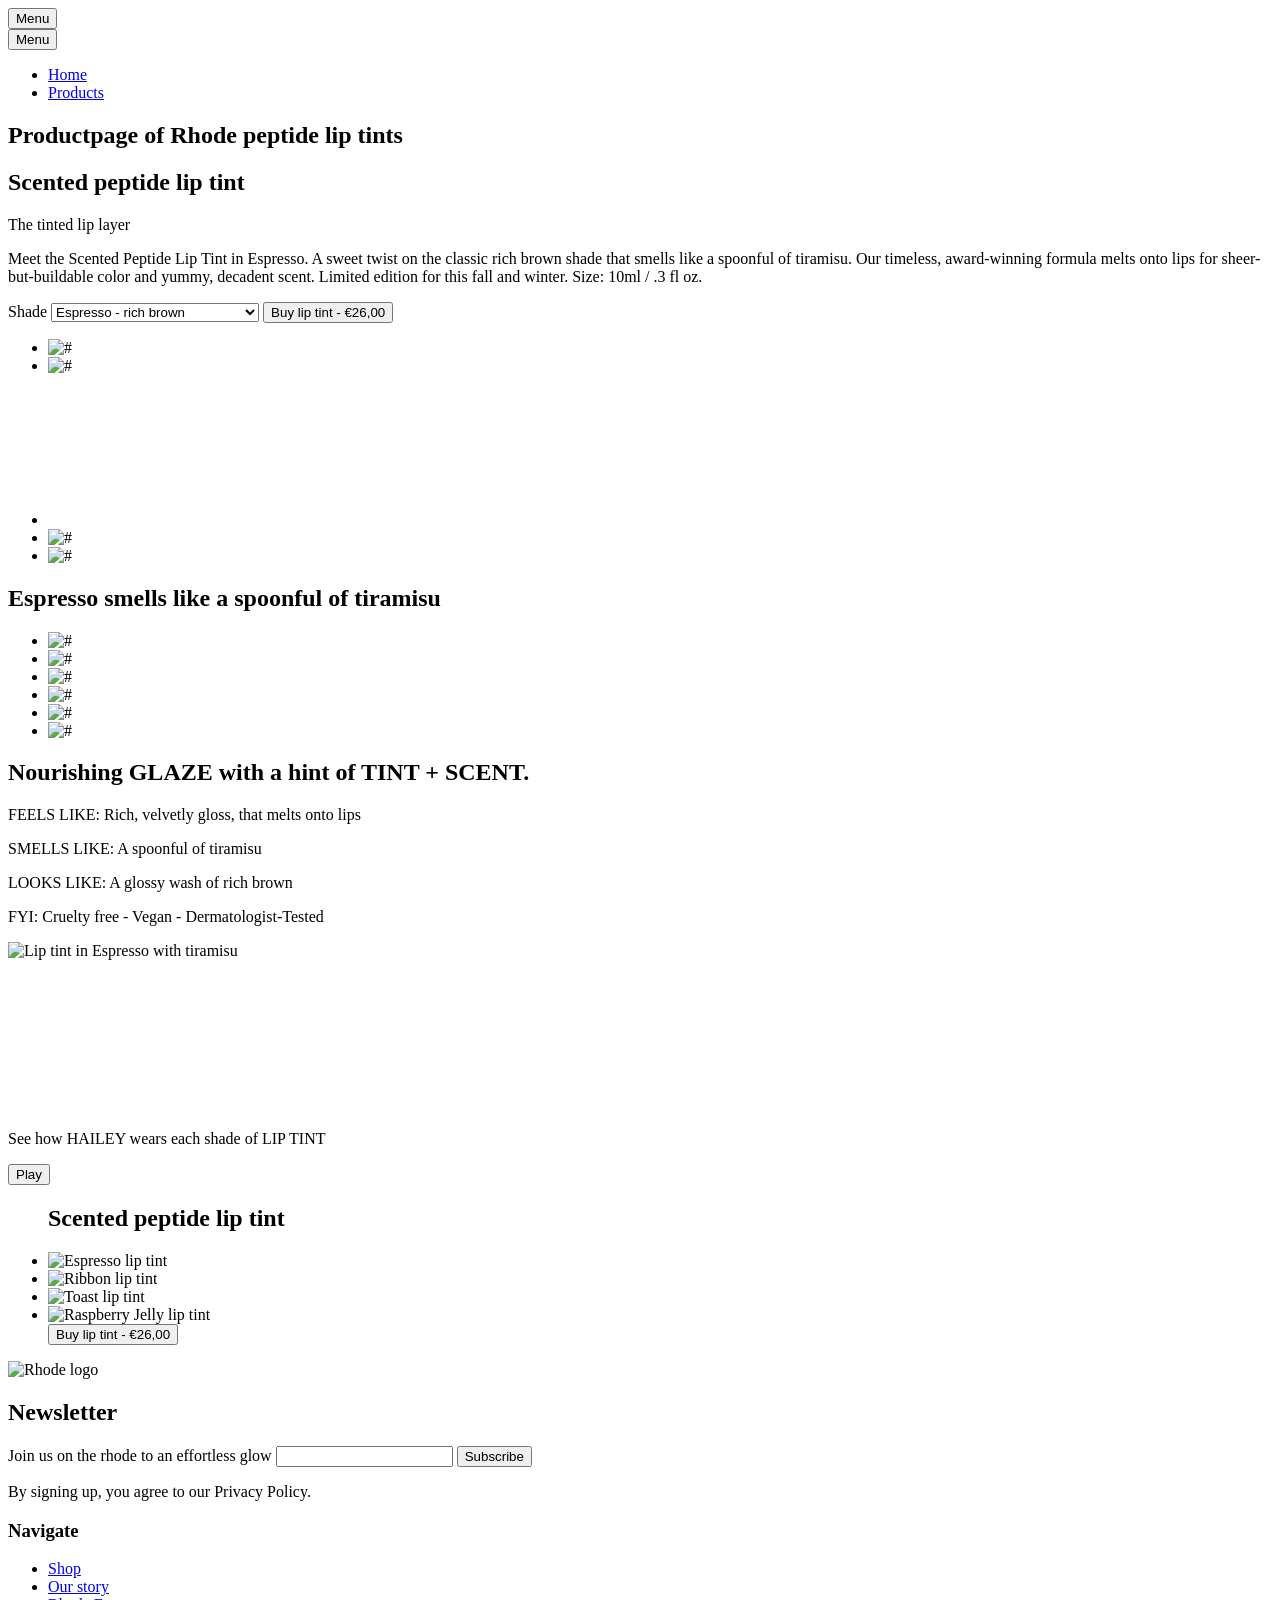
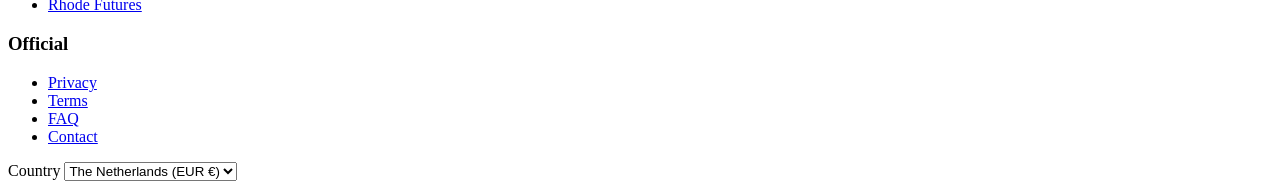
==== products.html @ 54668e0a "Add files via upload" ====
<!DOCTYPE html>
<html lang="en">

<head>
    <meta charset="UTF-8">
    <meta name="viewport" content="width=device-width, initial-scale=1.0">
    <title>Products</title>
    <link rel="stylesheet" href="style.css">
</head>

<body class="products">
    <header>
        <!-- De open button -->
        <button aria-hidden="true">Menu</button>
        <nav>
            <!-- De sluit button -->
            <button aria-hidden="true">Menu</button>
            <ul>
                <li><a href="index.html">Home</a></li>
                <li><a href="products.html">Products</a></li>
            </ul>
        </nav>
    </header>

    <main>
        <section>
            <!-- visually hidden -->
            <h1>Productpage of Rhode peptide lip tints</h1>
            <section>
                <h2>Scented peptide lip tint</h2>
                <p>The tinted lip layer</p>
                <p>Meet the Scented Peptide Lip Tint in Espresso. A sweet twist on the classic rich brown shade that
                    smells like a spoonful of tiramisu. Our timeless, award-winning formula melts onto lips for
                    sheer-but-buildable color and yummy, decadent scent. Limited edition for this fall and winter. Size:
                    10ml / .3 fl oz. </p>

                <label for="shade">Shade</label>
                <select name="shade">
                    <option value="espresso">Espresso - rich brown</option>
                    <option value="ribbon">Ribbon - sheer pink</option>
                    <option value="toast">Toast - rose taupe</option>
                    <option value="raspberry-jelly">Raspberry Jelly - crushed berry</option>
                </select>

                <button>Buy lip tint - €26,00</button>
            </section>
            <!-- Hier nog ALT tekst -->
            <ul>
                <li><img src="images/7-espr1.jpg" alt="#"></li>
                <li><img src="images/7-espr2.jpg" alt="#"></li>
                <li><video autoplay muted loop playsinline></videoautoplay>
                        <source src="images/7-espr3.mp4" type="video/mp4">
                    </video>
                </li>
                <li><img src="images/7-espr4.jpg" alt="#"></li>
                <li><img src="images/7-espr5.jpg" alt="#"></li>
            </ul>
        </section>


        <section>
            <h2>Espresso smells like a spoonful of tiramisu</h2>
            <ul>
                <!-- ALT tekst later toevoegen -->
                <li><img src="images/9-espr.jpg" alt="#"></li>
                <li><img src="images/9-esprmirror.jpg" alt="#"></li>
                <li><img src="images/9-esprlips.jpg" alt="#"></li>
                <li><img src="images/9-esprtint.jpg" alt="#"></li>
                <li><img src="images/9-esprhailey.jpg" alt="#"></li>
                <li><img src="images/9-esprcase.jpg" alt="#"></li>
            </ul>
        </section>

        <section>
            <h2>Nourishing GLAZE with a hint of TINT + SCENT.</h2>
            <p>FEELS LIKE: Rich, velvetly gloss, that melts onto lips</p>
            <p>SMELLS LIKE: A spoonful of tiramisu</p>
            <p>LOOKS LIKE: A glossy wash of rich brown</p>
            <p>FYI: Cruelty free - Vegan - Dermatologist-Tested</p>
            <img src="images/10-tiramisu.jpg" alt="Lip tint in Espresso with tiramisu">
        </section>

        <section>
            <video src="images/11-haileyswatching.mov" type="video/mov"></video>
            <p>See how HAILEY wears each shade of LIP TINT</p>
            <button>Play</button>
        </section>

        <!-- Nav kleuren -->
        <nav>
            <ul>
                <h2>Scented peptide lip tint</h2>
                <!-- Afbeeldingen nog toevoegen -->
                <li><img src="images/8-colorespresso.png" alt="Espresso lip tint"></li>
                <li><img src="images/8-colorribbon.png" alt="Ribbon lip tint"></li>
                <li><img src="images/8-colortoast.png" alt="Toast lip tint"></li>
                <li><img src="images/8-colorrasp.png" alt="Raspberry Jelly lip tint"></li>
                <button>Buy lip tint - €26,00</button>
            </ul>
        </nav>
    </main>

    <footer>
        <img src="images/logofooter.png" alt="Rhode logo">

        <section>
            <!-- // Visually hidden maken -->
            <h2>Newsletter</h2>

            <form>
                <label for="join-us">Join us on the rhode to an effortless glow</label>
                <input id="join-us" type="email">
                <button>Subscribe</button>
                <p>By signing up, you agree to our Privacy Policy.</p>
            </form>

            <nav>
                <h3>Navigate</h3>
                <ul>
                    <li><a href="index.html">Shop</a></li>
                    <li><a href="index.html">Our story</a></li>
                    <li><a href="index.html">Rhode Futures</a></li>
                </ul>

                <h3>Official</h3>
                <ul>
                    <li><a href="index.html">Privacy</a></li>
                    <li><a href="index.html">Terms</a></li>
                    <li><a href="index.html">FAQ</a></li>
                    <li><a href="index.html">Contact</a></li>
                </ul>
            </nav>

        </section>

        <label for="country">Country</label>
        <select name="country">
            <option value="nl"> The Netherlands (EUR €)</option>
            <option value="de"> Germany (EUR €)</option>
            <option value="uk"> United Kingdom (GBP £)</option>
            <option value="us"> United States (USD $)</option>
        </select>
    </footer>
<script src="script.js"></script>

</body>

</html>
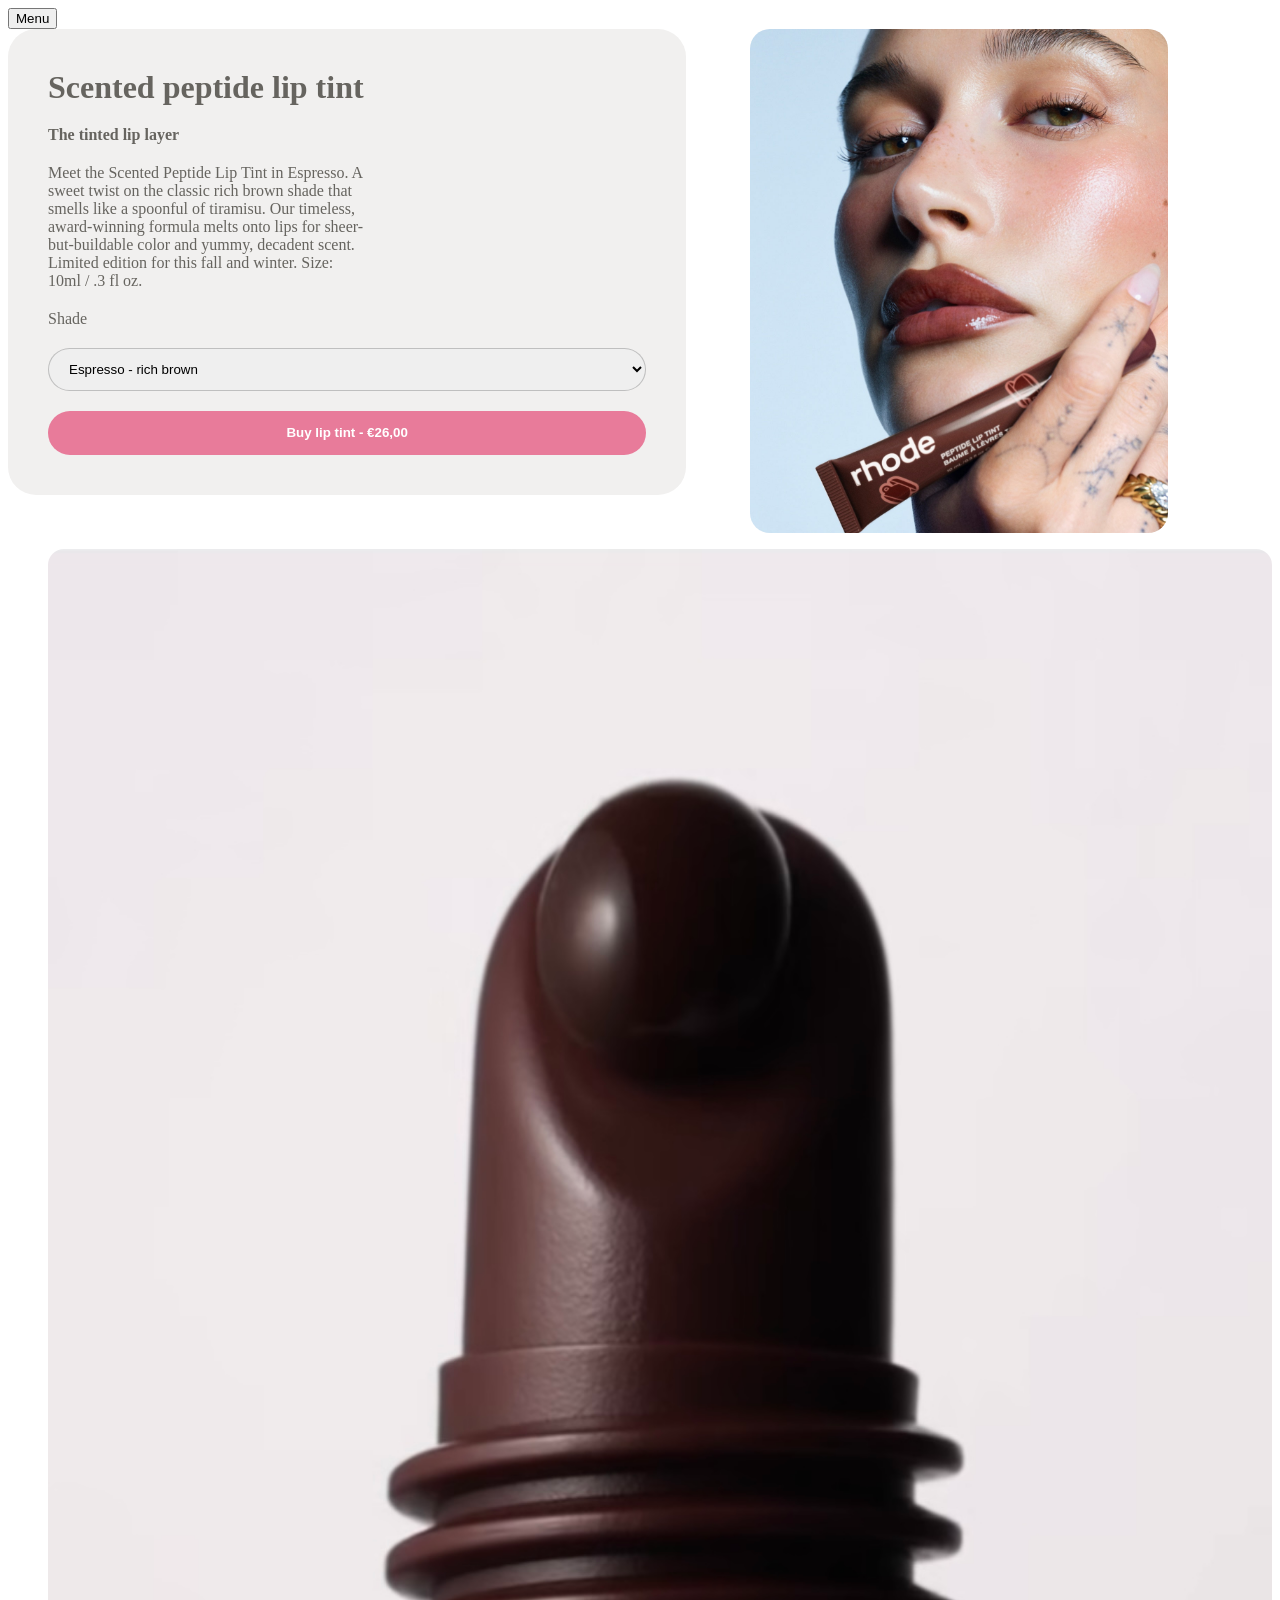
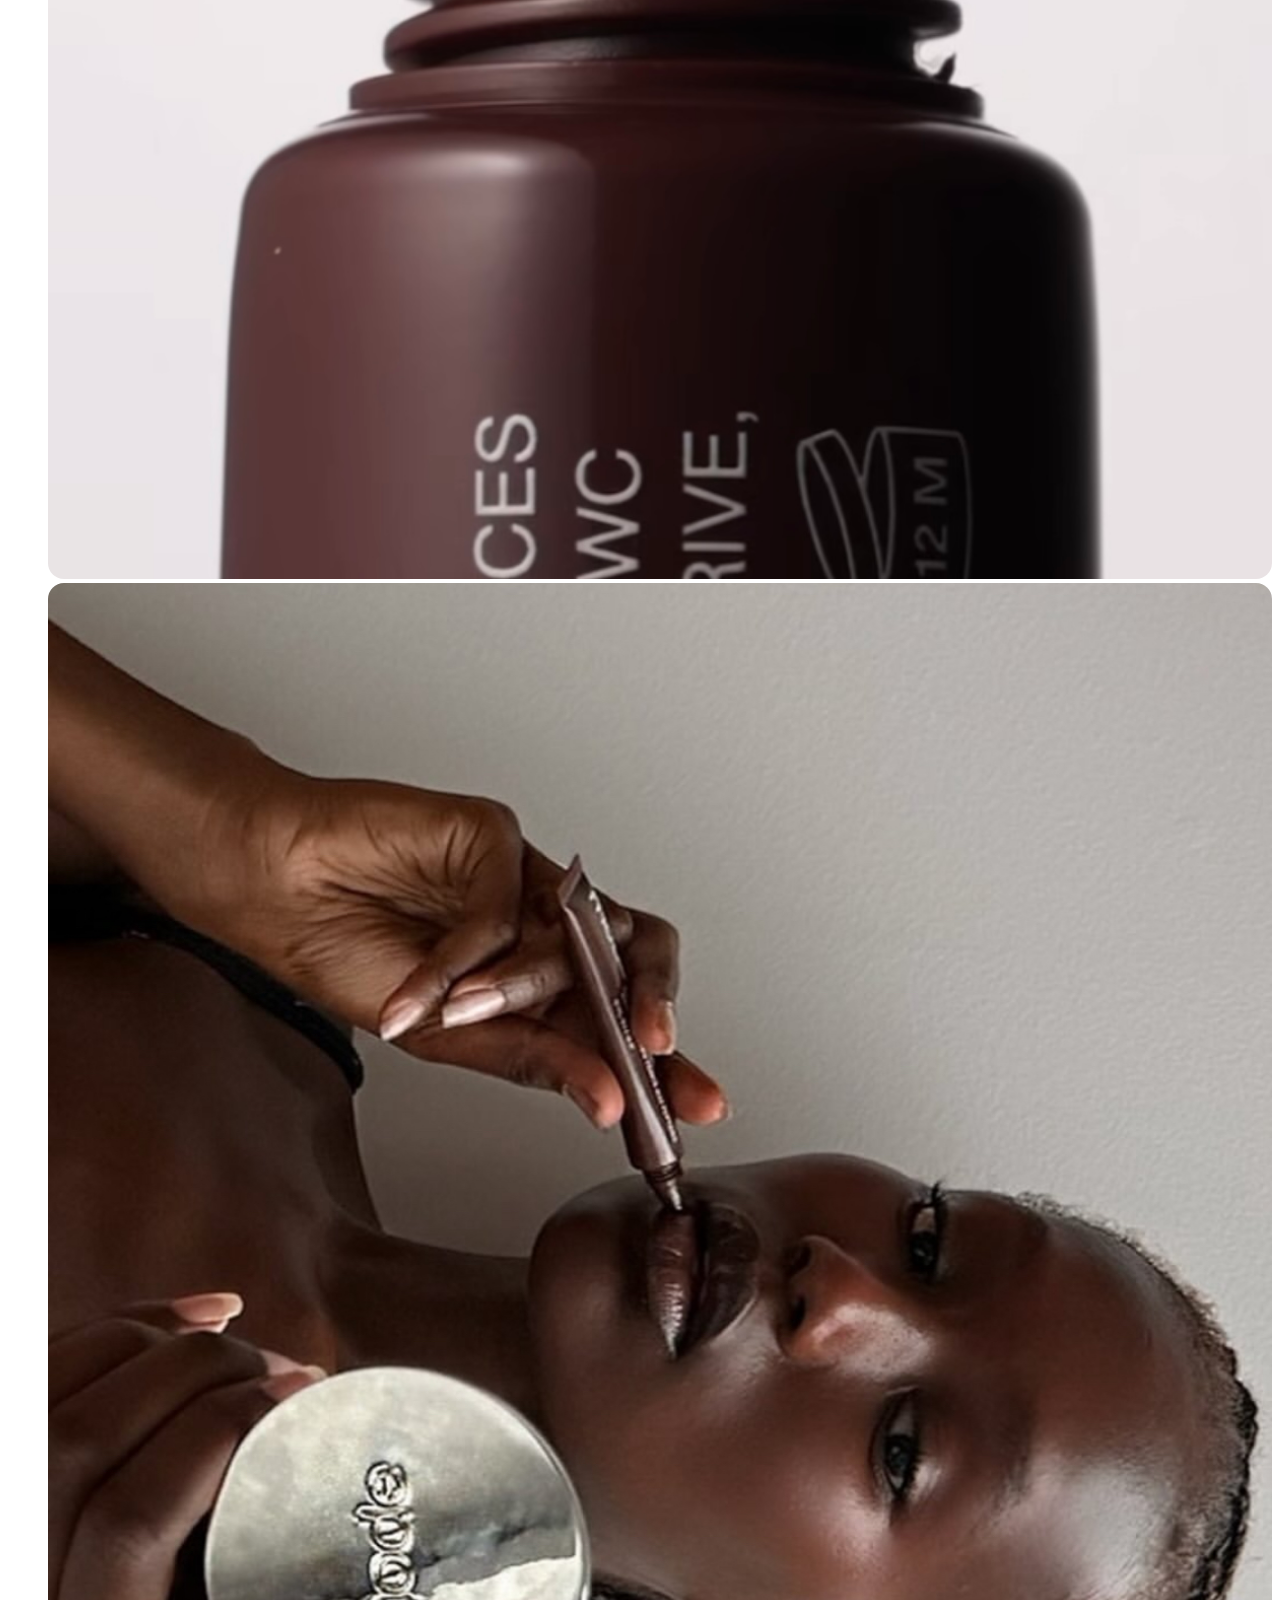
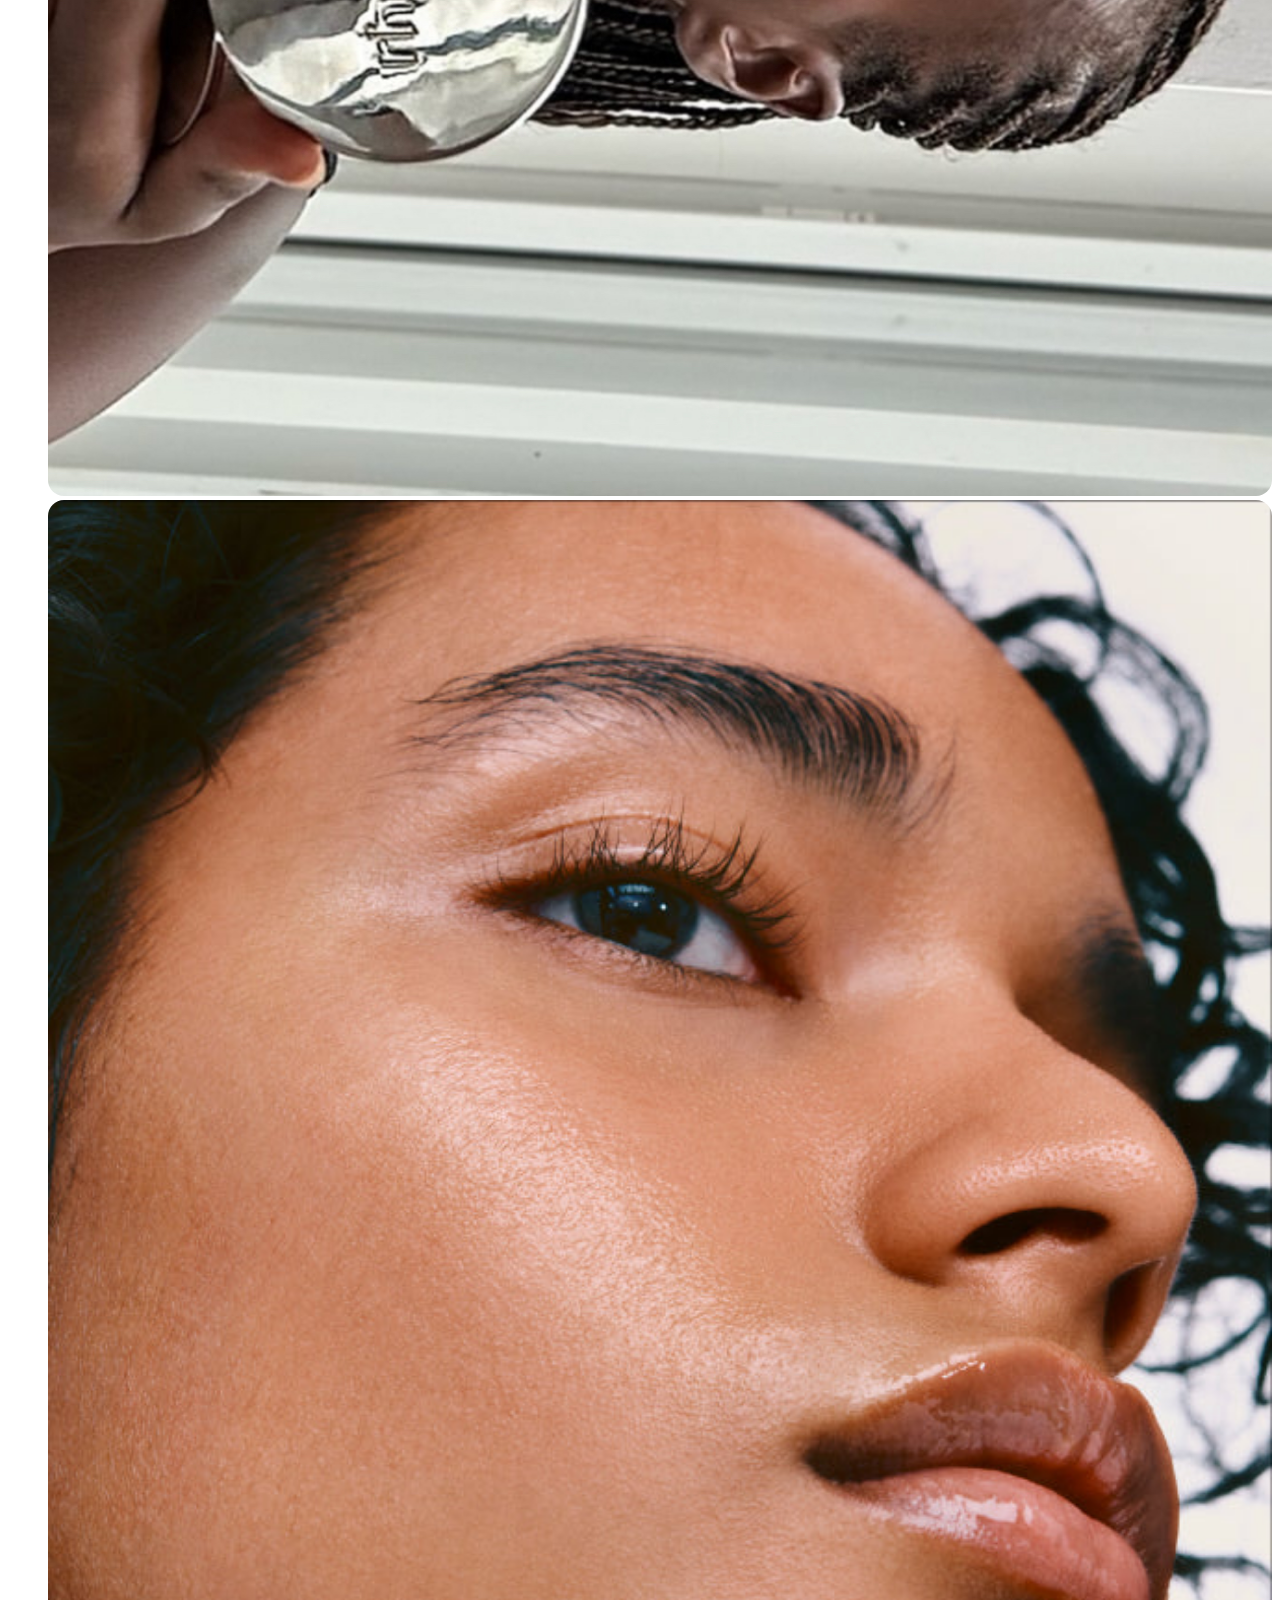
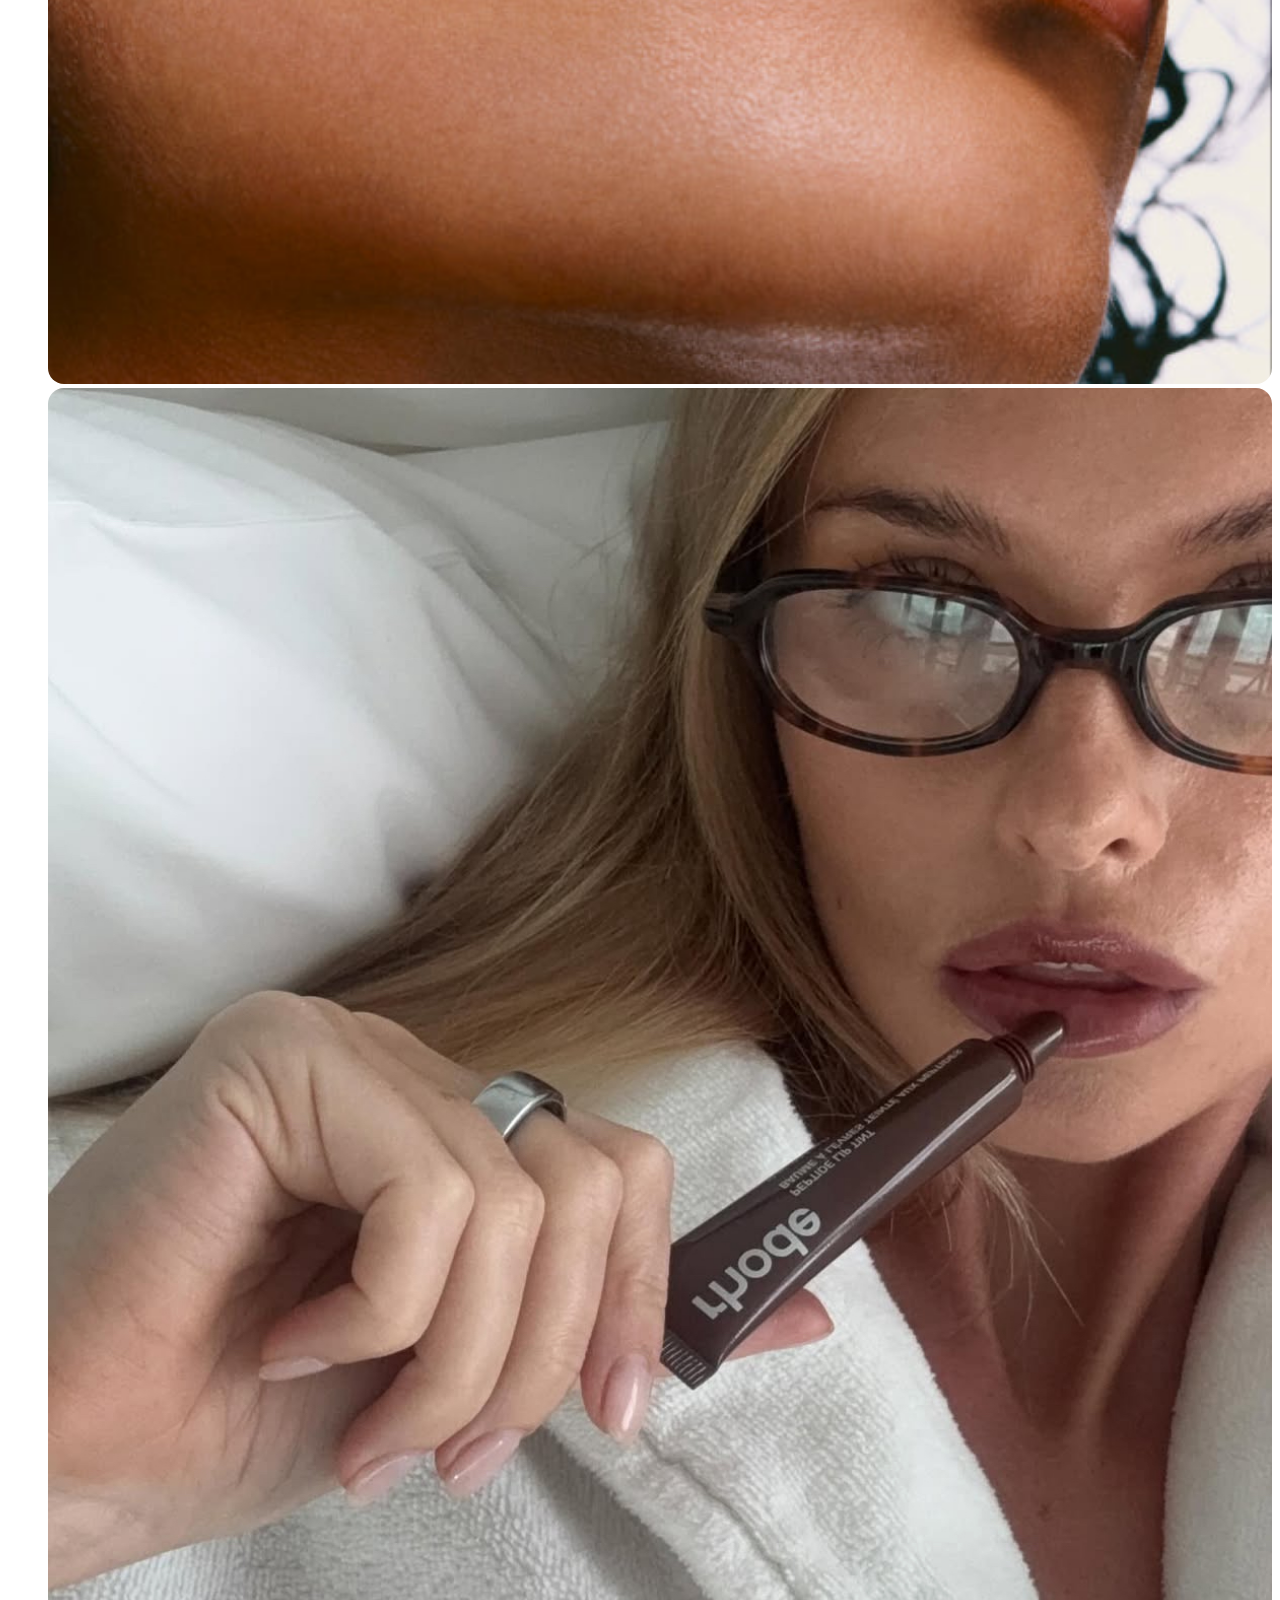
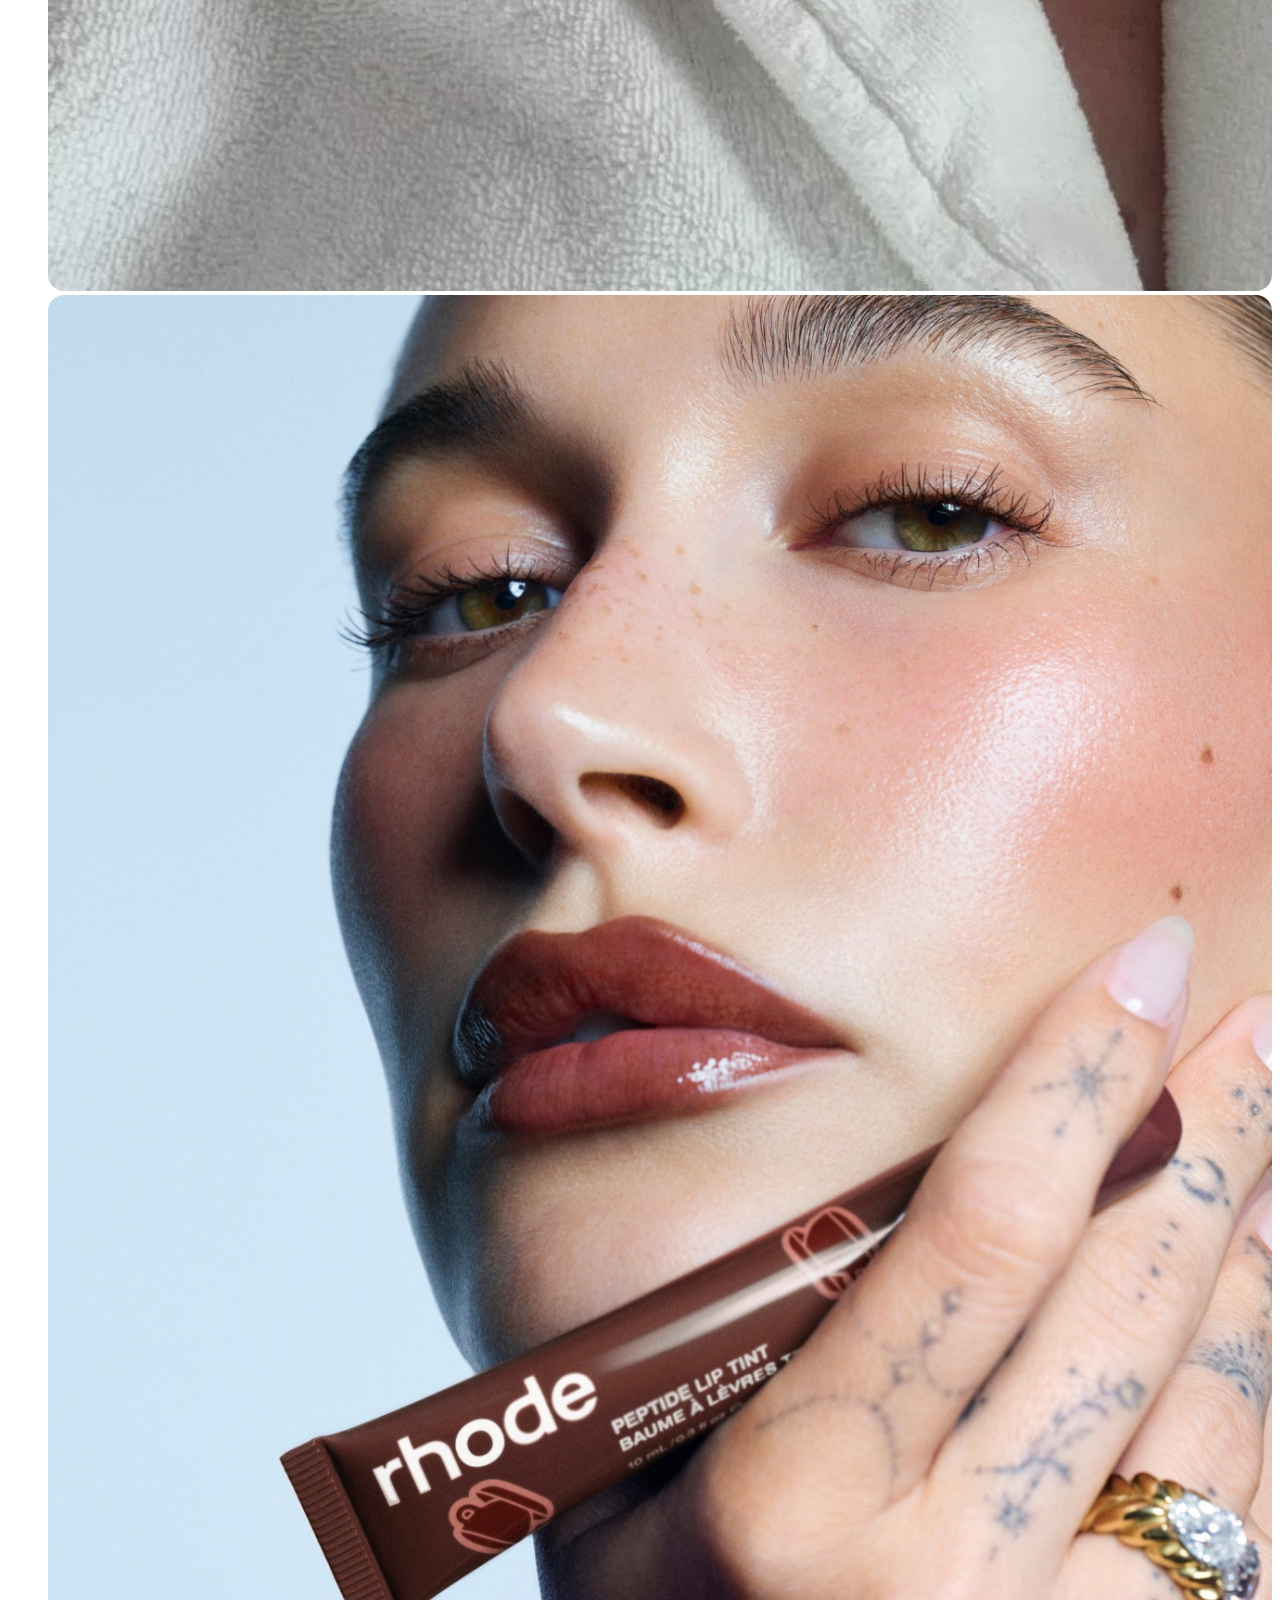
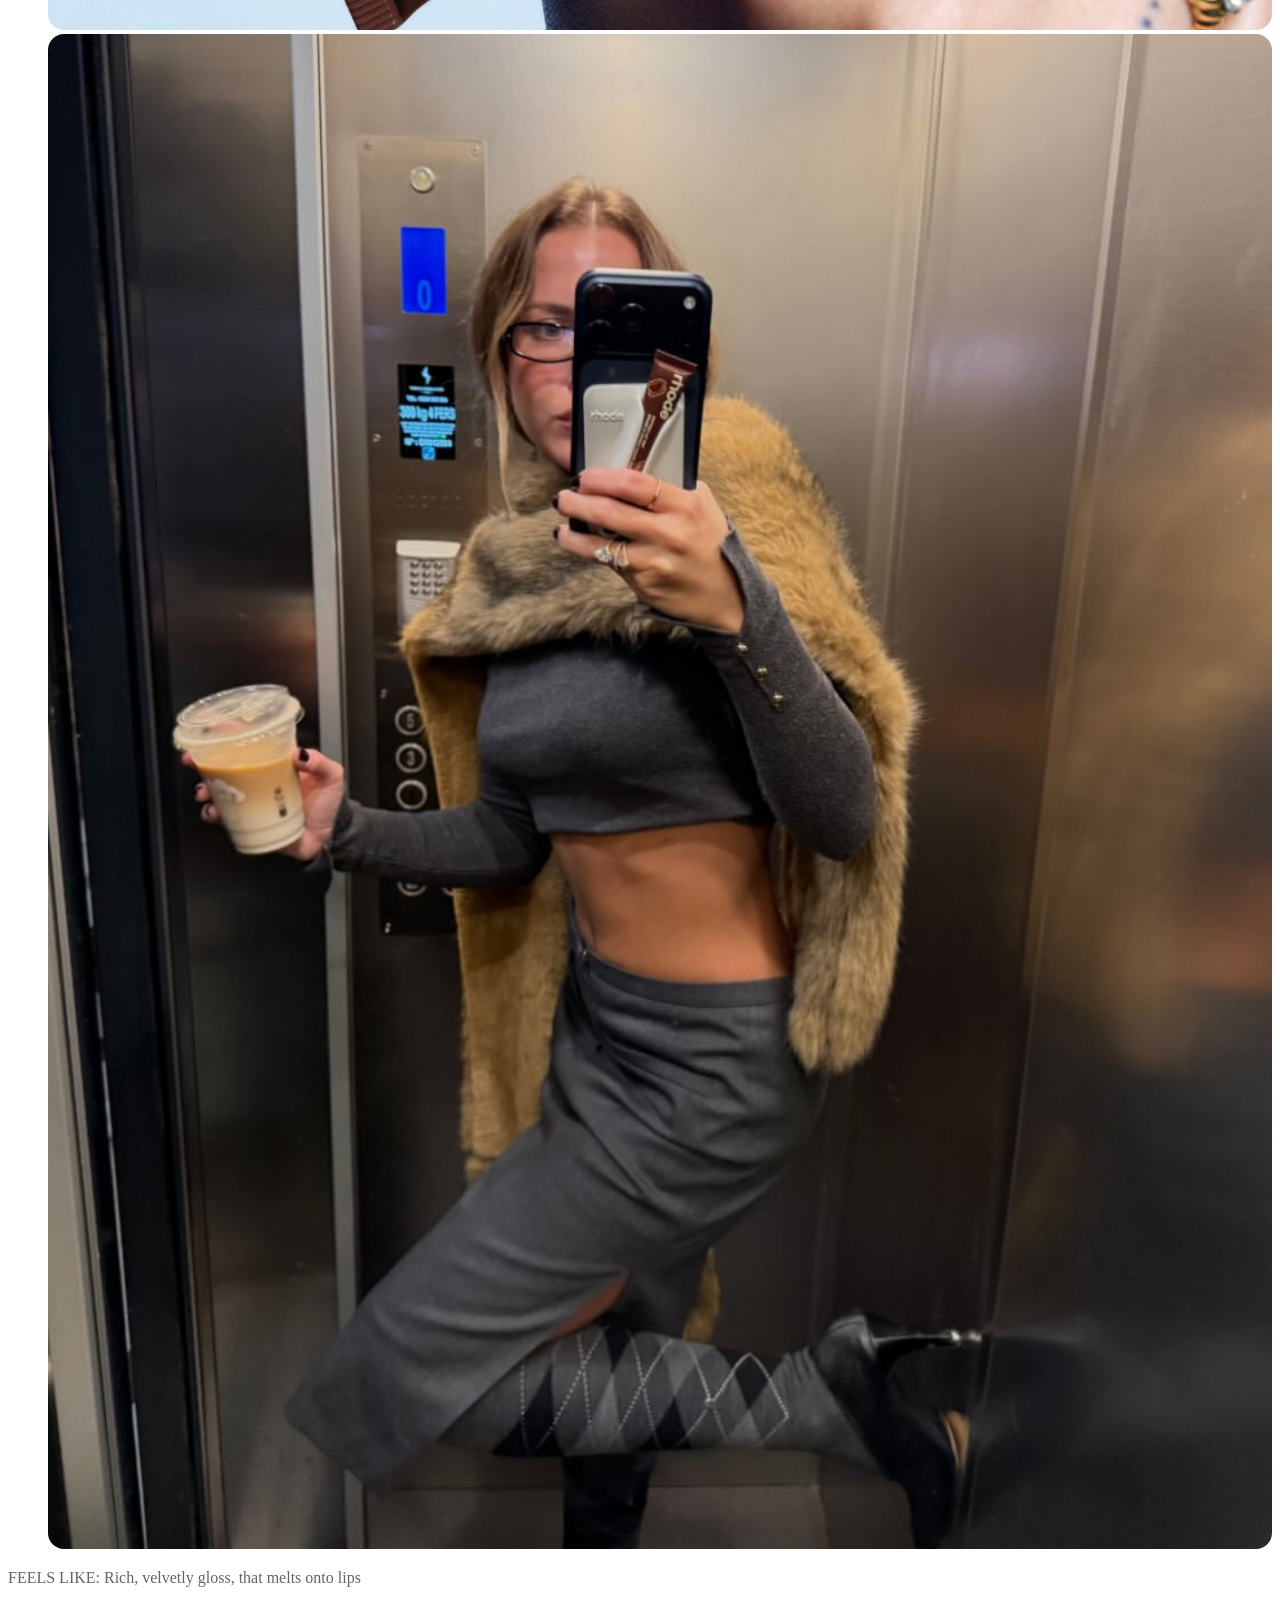
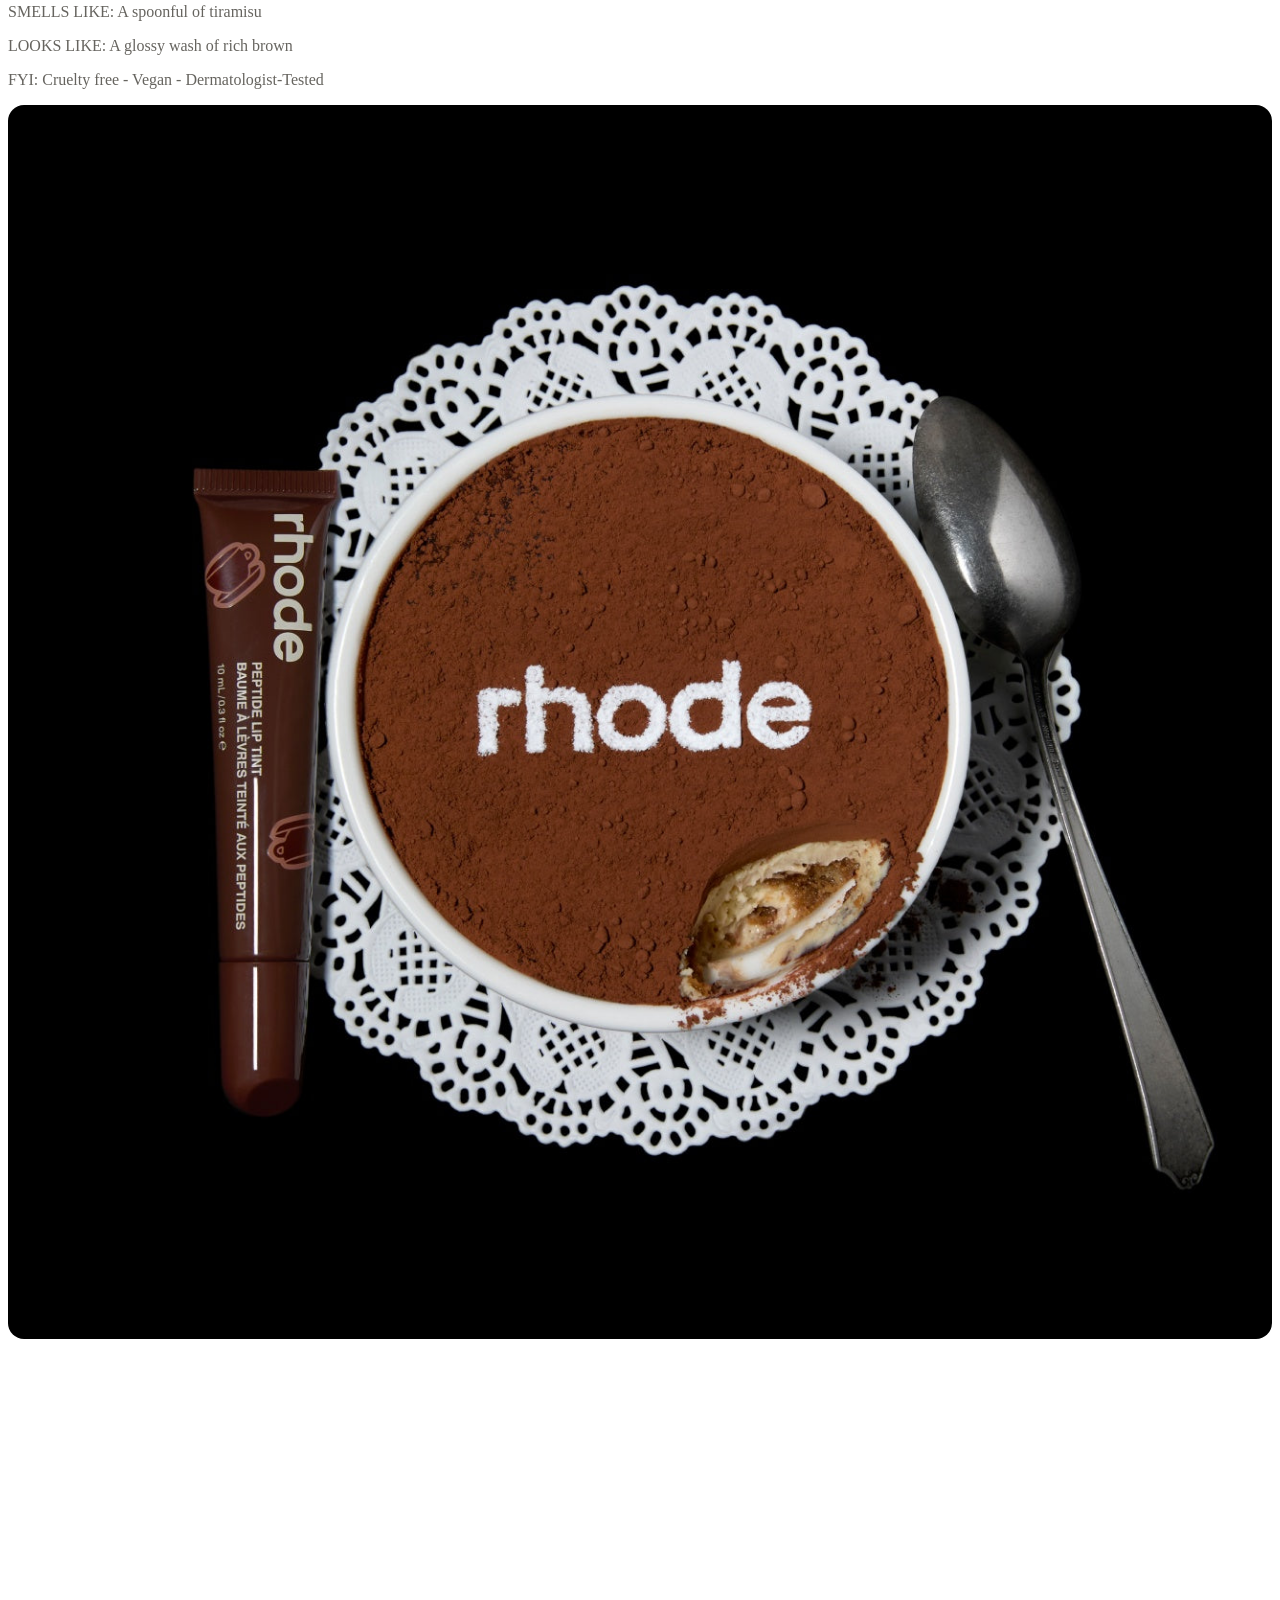
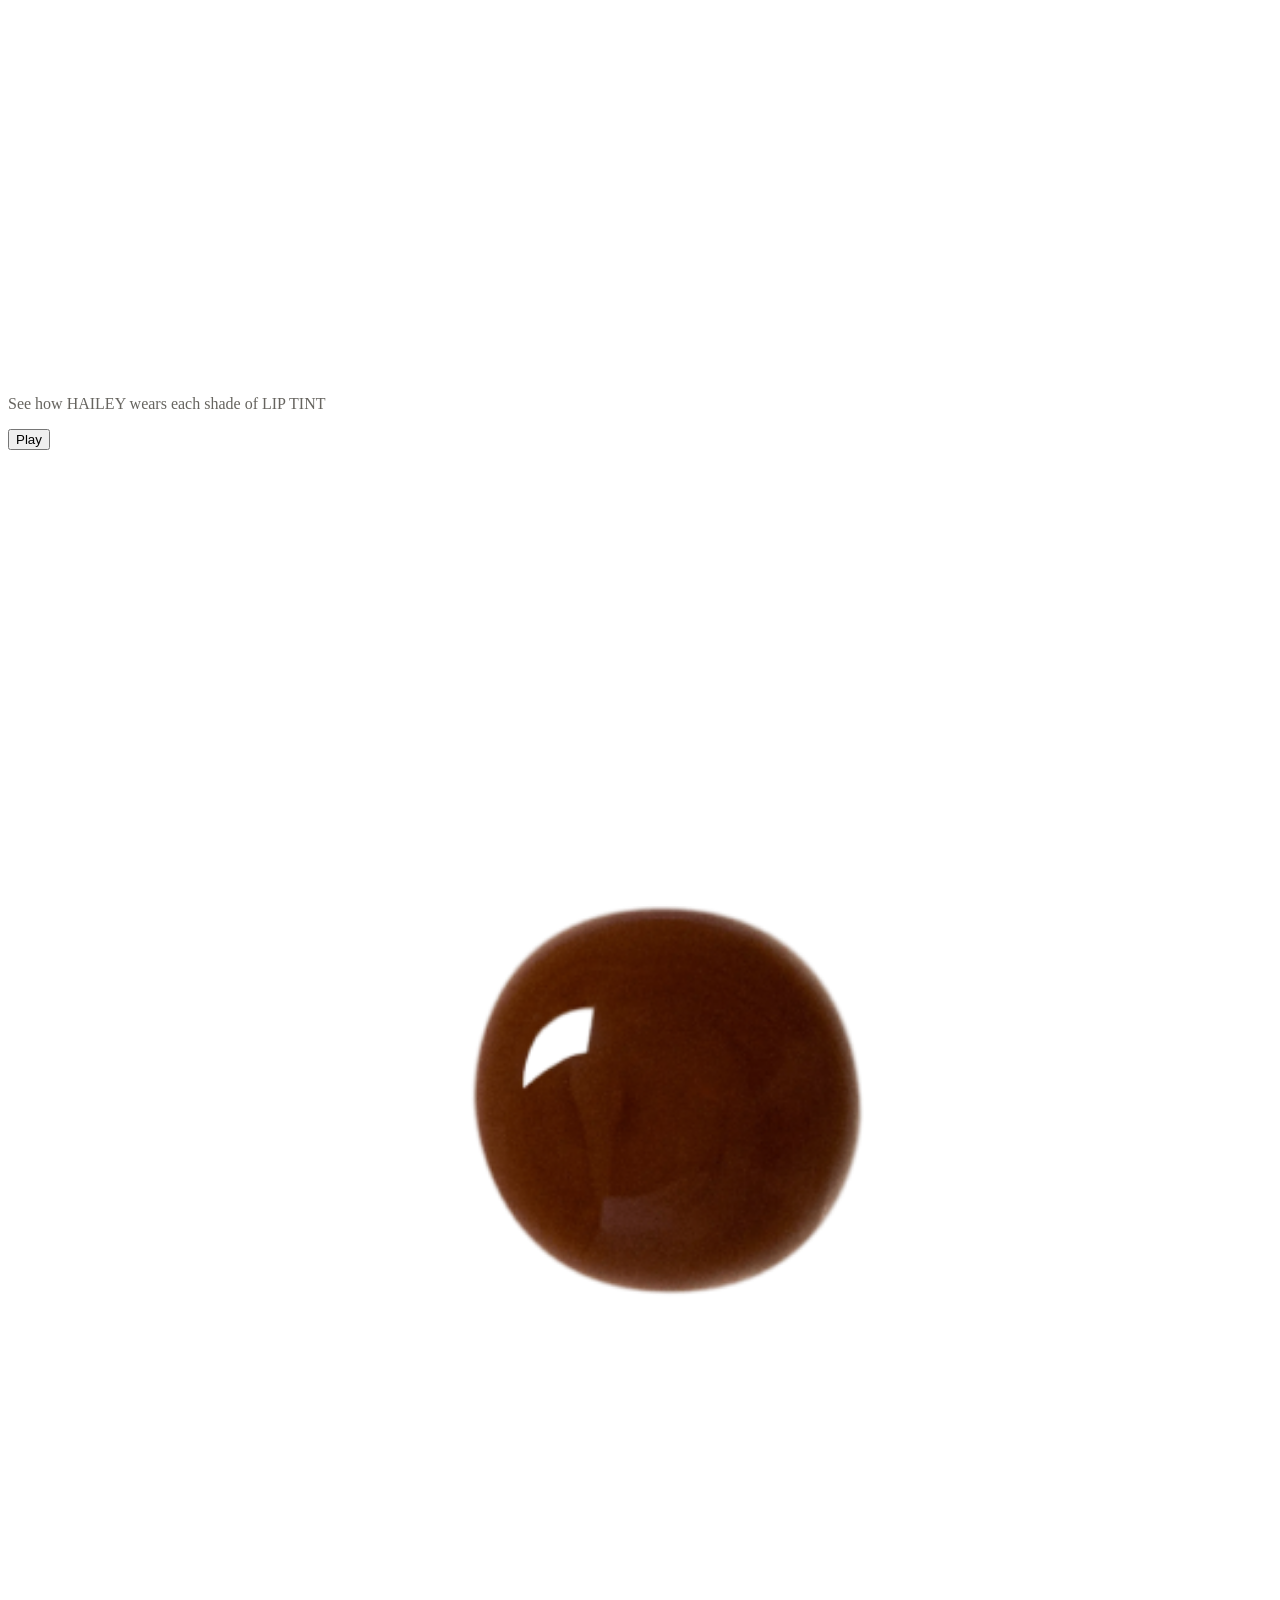
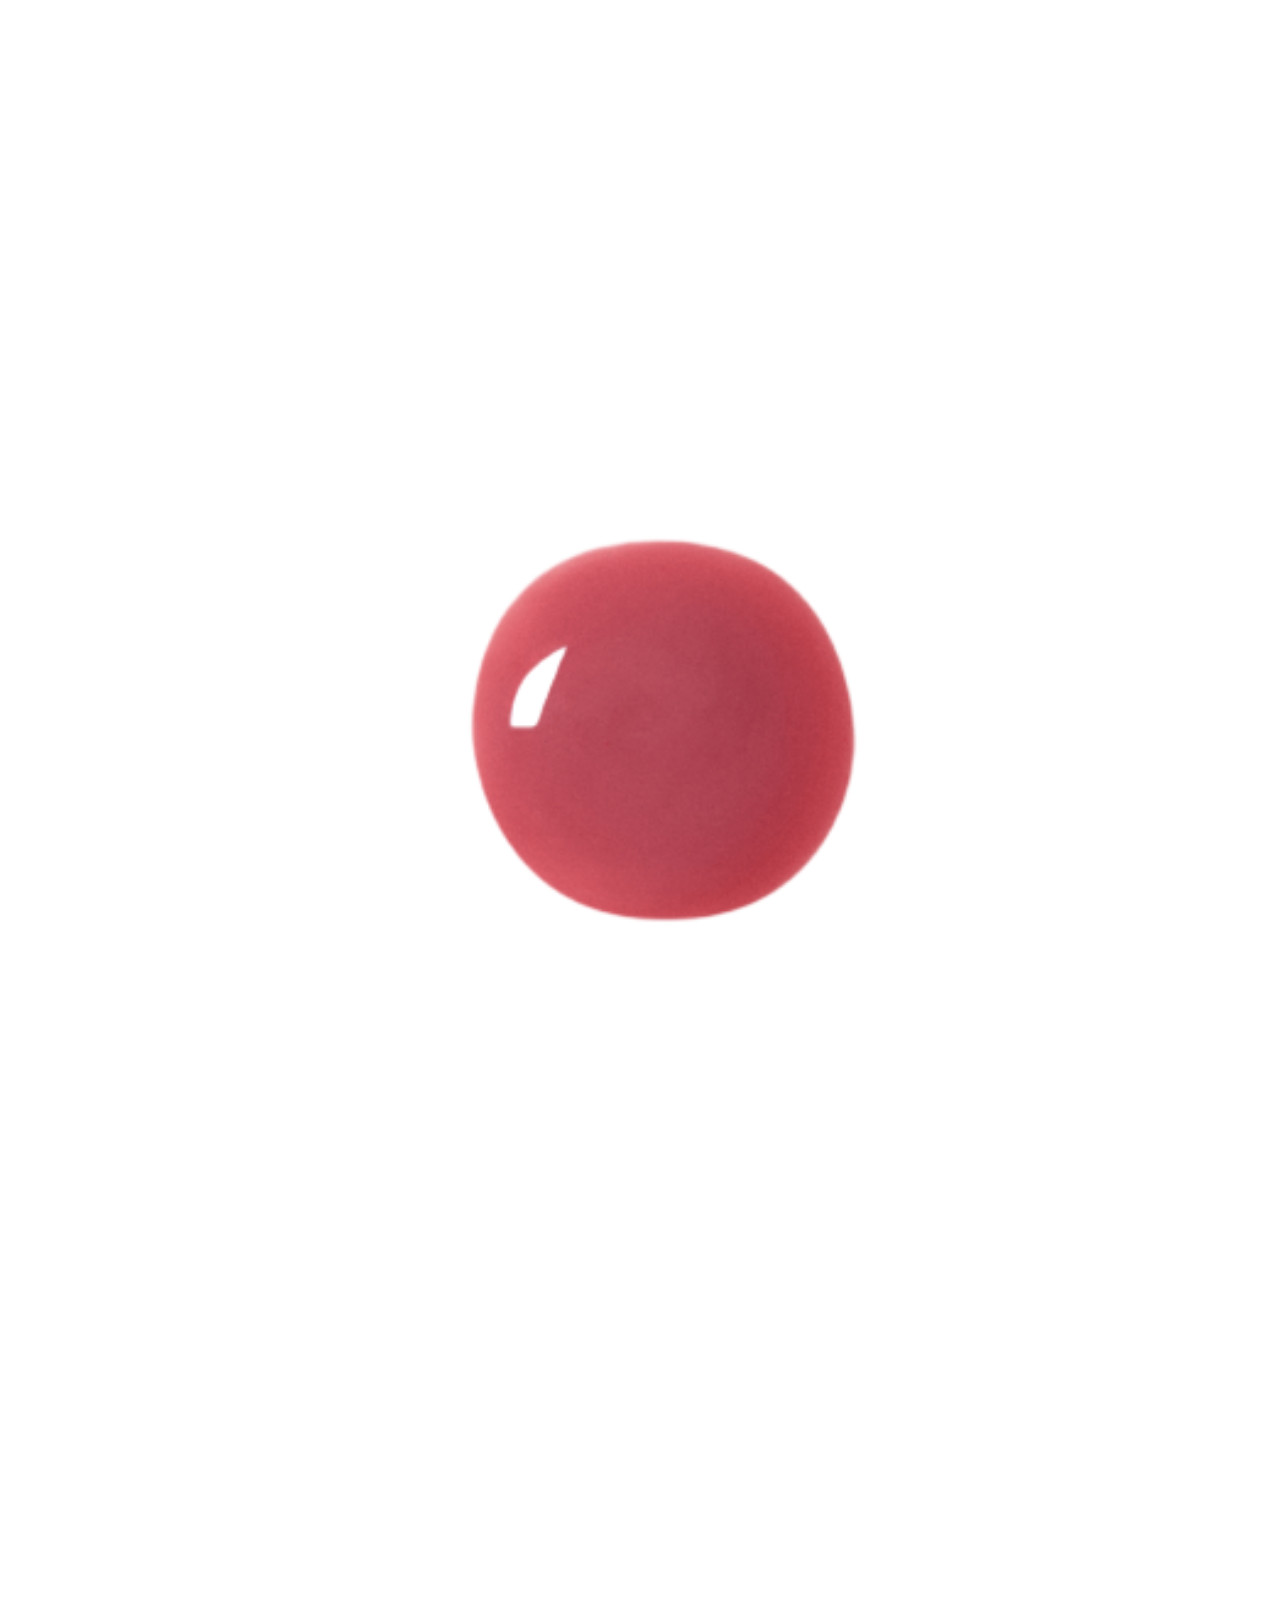
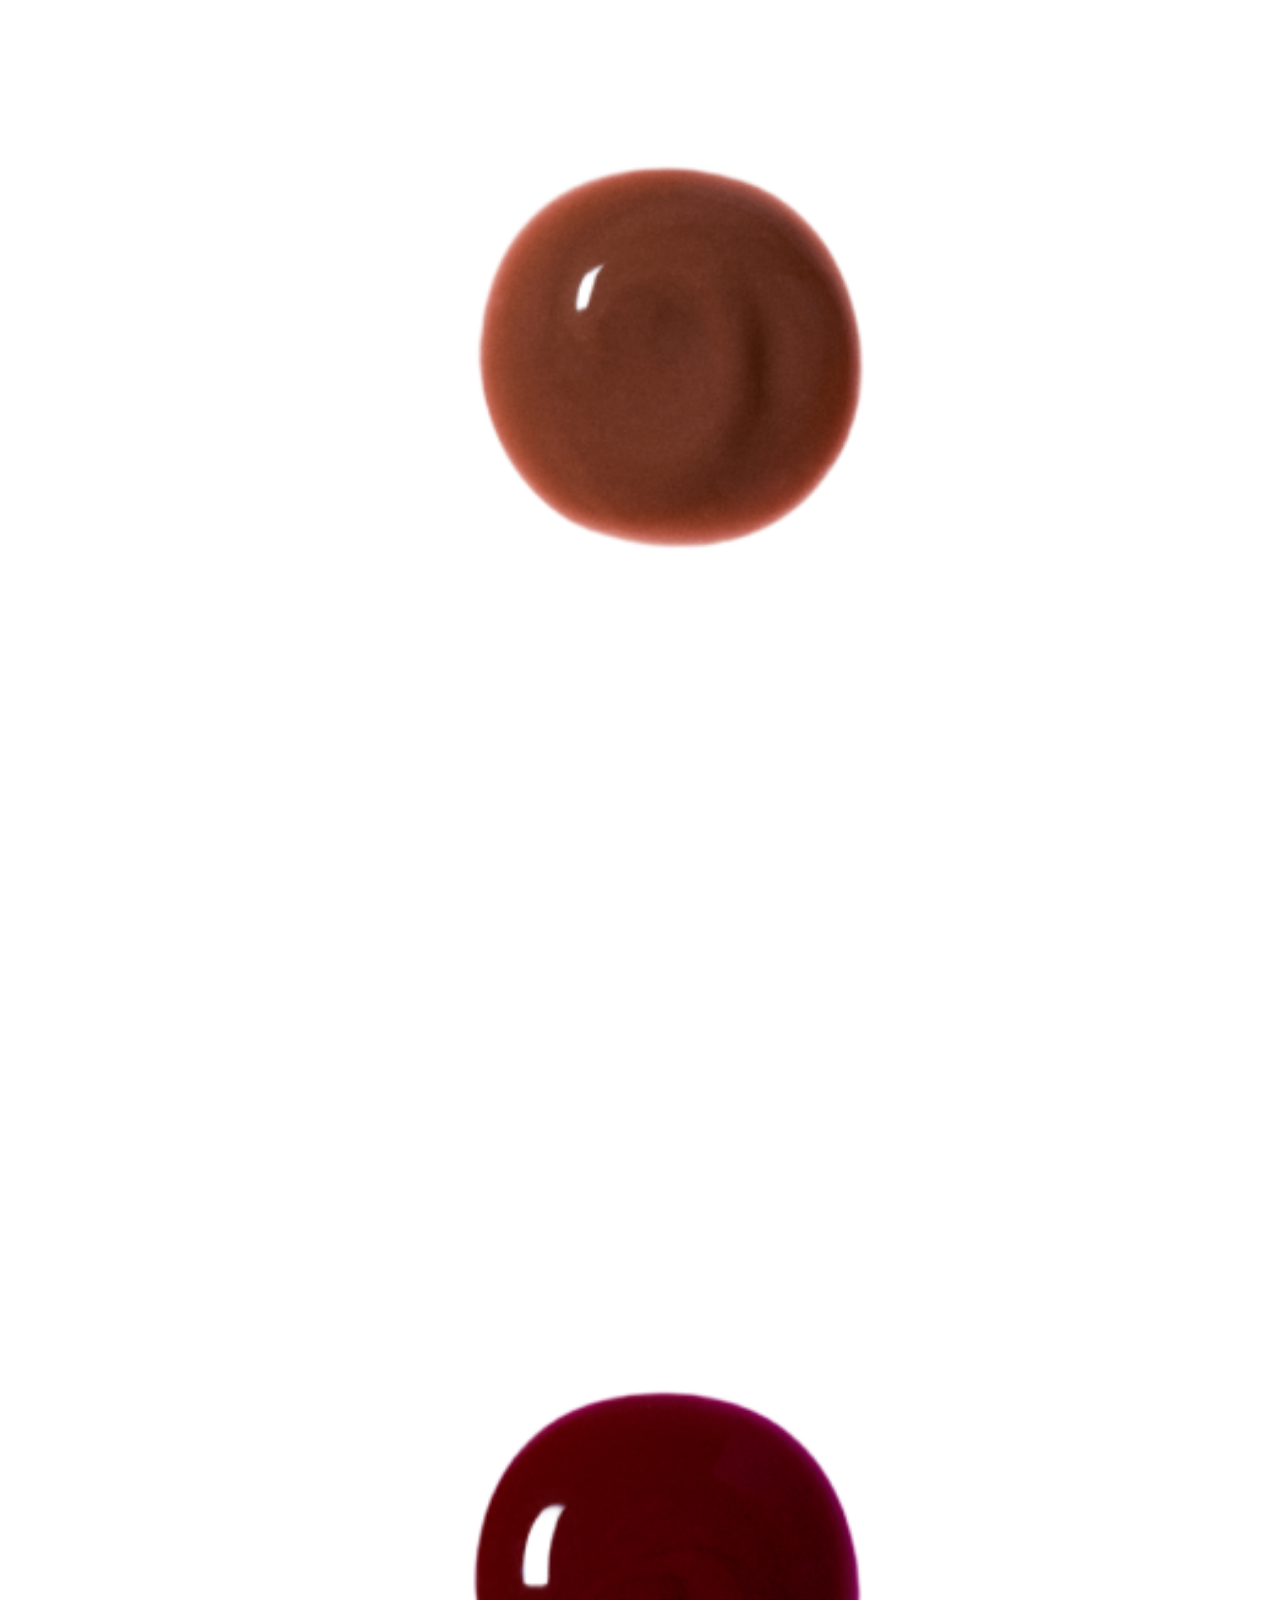
==== commit 07c474ec: "Add files via upload" ====
--- a/products.html
+++ b/products.html
@@ -5,7 +5,7 @@
     <meta charset="UTF-8">
     <meta name="viewport" content="width=device-width, initial-scale=1.0">
     <title>Products</title>
-    <link rel="stylesheet" href="style.css">
+    <link rel="stylesheet" href="styles/style.css">
 </head>
 
 <body class="products">
@@ -141,7 +141,7 @@
             <option value="us"> United States (USD $)</option>
         </select>
     </footer>
-<script src="script.js"></script>
+<script src="scripts/script.js"></script>
 
 </body>
 
--- a/styles/style.css
+++ b/styles/style.css
@@ -0,0 +1,631 @@
+/*********************/
+/* CUSTOM PROPERTIES */
+/*********************/
+
+@import url('https://fonts.googleapis.com/css2?family=Orbitron:wght@900&display=swap');
+@import url('https://fonts.googleapis.com/css2?family=Inter:ital,opsz,wght@0,14..32,100..900;1,14..32,100..900&display=swap');
+
+:root {
+  --wit:#FFFFFF;
+  --beige:#F1F0EF;
+  --antraciet:#66645F;
+  --bruin:#614135;
+}
+
+body {
+  color: var(--antraciet);
+  background-color: var(--wit);
+}
+
+h1, h2, h3 {
+  font-family: 'Orbitron';
+}
+
+p, a, li, label {
+  font-family: 'Inter';
+}
+
+a {
+  text-decoration: none;
+}
+
+li {
+  list-style: none;
+}
+
+img {
+  width: 100%;
+  border-radius: 1em;
+}
+
+video {
+  width: 100%;
+  border-radius: 1.5rem;
+  
+}
+
+/* Visually hidden H1 van product page en h2 alle pages */
+.products h1{
+  display: none;
+}
+
+h2 {
+  display: none;
+
+}
+
+
+/**************/
+/* CSS REMEDY */
+/**************/
+*, *::after, *::before {
+  box-sizing:border-box;  
+}
+
+/*********************/
+/* HEADER & NAVIGATIE */
+/*********************/
+
+/* header {
+  background-color: var(--beige);
+} */
+header {
+  position: relative;
+  display:flex;
+  justify-content:space-between;
+  align-items:center;
+  
+  position:sticky;
+  top: 0;
+  z-index: 1;
+}
+
+header h1  {
+  position: absolute;
+  
+  top: 50%;
+  left: 50%;
+  translate: -50% -50%;
+}
+
+header > button {
+  order: 10;
+}
+
+
+header nav li {
+  font-size: 0.9rem;
+  letter-spacing: 0.08rem;
+  text-transform: uppercase;
+}
+
+header nav a {
+  align-items: center;
+}
+
+/* MENU */
+
+header nav {
+  position: fixed;
+  left: 0;
+  right: 0;
+  top: 0;
+  bottom: 0;
+
+  translate: -100% 0%;
+  transition: translate .3s;
+
+  background-color: var(--beige);
+}
+
+nav.toonMenu {
+  translate: 0% 0%;
+}
+
+/***************/
+/* VIDEO (1) */
+/*************/
+.home main section:nth-of-type(1){
+  position: relative;
+  padding: 1rem;
+}
+
+/* video wrapper gedrag (zonder extra div in HTML) */
+.home main section:nth-of-type(1) video{
+  border-radius: 1.5rem;
+}
+
+/* overlay tekst op video */
+.home main section:nth-of-type(1) p{
+  position: absolute;
+  left: 2rem;
+  right: 2rem;
+  bottom: 4rem;
+
+  margin:0;
+  color: var(--wit);
+  text-transform: uppercase;
+  font-weight: 600;
+  letter-spacing: .02em;
+}
+
+/* overlay link */
+.home main section:nth-of-type(1) a{
+  position: absolute;
+  left: 2rem;
+  right: 2rem;
+  bottom: 2.6rem;
+
+  color: var(--wit);
+  text-transform: uppercase;
+  letter-spacing: .04em;
+  width: fit-content;
+}
+
+/* play button */
+.home main section:nth-of-type(1) button{
+  position: absolute;
+  right: 2rem;
+  bottom: 2rem;
+
+  appearance:none;
+  border: 1px solid rgba(255,255,255,.85);
+  background: rgba(255,255,255,.15);
+  color: var(--wit);
+  border-radius: .25rem;
+  padding: .35rem .75rem;
+  cursor:pointer;
+  backdrop-filter: blur(.25rem);
+}
+
+/***************************/
+/* BESTSELLER PRODUCTS (2) */
+/***************************/
+.home main section:nth-of-type(2){
+  padding-bottom: 1rem;
+}
+
+.home main section:nth-of-type(2) ul{
+  display: grid;
+
+  /* 1 rij, horizontaal */
+  grid-auto-flow: column;
+  grid-auto-columns: 85%;
+
+  gap: 1.5rem;
+
+  overflow-x: auto;
+  scroll-snap-type: x mandatory;
+  -webkit-overflow-scrolling: touch;
+
+  padding: 0 1rem 1rem;
+  margin: 0;
+}
+
+/* scrollbar verbergen (optioneel) */
+.home main section:nth-of-type(2) ul::-webkit-scrollbar{
+  display:none;
+}
+.home main section:nth-of-type(2) ul{
+  scrollbar-width:none;
+}
+
+/* ✅ FIX: card layout -> flex (geen 1fr stretch) */
+.home main section:nth-of-type(2) li{
+  background: var(--beige);
+  border-radius: 1.25rem;
+  padding: 1.25rem;
+
+  display:flex;
+  flex-direction:column;
+  gap:.5rem;
+
+  scroll-snap-align: start;
+}
+
+/* afbeelding in jouw HTML staat als laatste -> wij zetten 'm bovenaan */
+.home main section:nth-of-type(2) li img{
+  order: -1;
+
+  width: 100%;
+  border-radius: 1rem;
+
+  aspect-ratio: 4 / 5;
+  object-fit: contain;
+
+  background: var(--beige);
+  padding: 1rem;
+}
+
+/* margins reset */
+.home main section:nth-of-type(2) li h3,
+.home main section:nth-of-type(2) li h4,
+.home main section:nth-of-type(2) li p,
+.home main section:nth-of-type(2) li a{
+  margin:0;
+}
+
+/* ✅ knop/link altijd onderaan (zonder leegte boven) */
+.home main section:nth-of-type(2) li a{
+  margin-top:auto;
+  color: #5a2bbf;
+  font-weight: 600;
+}
+
+/***************************/
+/* BESTSELLING LIP TINTS (3) */
+/***************************/
+.home main section:nth-of-type(3){
+  position: relative;
+  padding: 0 1rem 1rem;
+}
+
+/* Maak van de afbeelding echt een banner-kaart */
+.home main section:nth-of-type(3) > img{
+  border-radius: 1.5rem;
+  overflow: hidden;
+}
+
+/* Donkere overlay voor leesbaarheid (zonder HTML aan te passen) */
+.home main section:nth-of-type(3)::after{
+  content:"";
+  position:absolute;
+  left:1rem;
+  right:1rem;
+  top:0;
+  bottom:1rem;
+  border-radius: 1.5rem;
+  background: linear-gradient(90deg, rgba(0,0,0,.72) 0%, rgba(0,0,0,.25) 55%, rgba(0,0,0,0) 100%);
+  pointer-events:none;
+}
+
+/* Alles wat op de banner ligt moet boven de overlay */
+.home main section:nth-of-type(3) h3,
+.home main section:nth-of-type(3) p,
+.home main section:nth-of-type(3) a{
+  position: absolute;
+  z-index: 2;
+  left: 2rem;
+  right: 2rem;     /* ✅ voorkomt dat tekst te breed wordt */
+  margin: 0;
+  color: var(--wit);
+}
+
+/* ✅ zet tekst op basis van TOP i.p.v. bottom -> geen overlap */
+.home main section:nth-of-type(3) h3{
+  top: 2.2rem;
+  font-size: clamp(1.4rem, 5vw, 2.2rem);
+  line-height: 1.05;
+  max-width: 18ch;
+}
+
+.home main section:nth-of-type(3) p{
+  top: 5.6rem;  /* afgestemd op h3 hoogte */
+  font-size: clamp(.95rem, 3.2vw, 1.05rem);
+  line-height: 1.35;
+  max-width: 36ch;
+}
+
+.home main section:nth-of-type(3) a{
+  bottom: 2rem;
+  left: 2rem;
+  right: auto;
+
+  padding: .6rem 1.2rem;
+  border: 2px solid var(--wit);
+  border-radius: 999px;
+
+  color: var(--wit);
+  text-transform: uppercase;
+  letter-spacing: .04em;
+}
+
+/* Surface plane: hover (desktop) + focus (toetsenbord) */
+.home main section:nth-of-type(3) a:hover,
+.home main section:nth-of-type(3) a:focus-visible{
+  background: rgba(255,255,255,.15);
+  outline: none;
+}
+
+
+/**********/
+/* FOOTER */
+/**********/
+footer{
+  background: var(--beige);
+  padding: 4rem 1.5rem 2rem;
+  color: var(--antraciet);
+}
+
+/* logo */
+footer > img{
+  width: min(100%, 70rem);
+  margin-inline: auto;
+  margin-bottom: 2rem;
+  border-radius: 0;
+}
+
+/* inhoud */
+footer > section{
+  border-top: 1px solid rgba(0,0,0,.25);
+  padding-top: 2rem;
+
+  display: grid;
+  grid-template-columns: 1fr;
+  gap: 2rem;
+  align-items: start;
+}
+
+/* nieuwsbrief */
+footer form{
+  display: grid;
+  gap: 1rem;
+}
+
+footer form label{
+  margin: 0;
+  font-weight: 600;
+  line-height: 1.3;
+  justify-self: start;
+  text-align: left;
+}
+
+footer form input{
+  width: 100%;
+  padding: .8rem 1rem;
+  border-radius: 999px;
+  border: 1px solid rgba(0,0,0,.25);
+  background: var(--wit);
+}
+
+footer form button{
+  justify-self: start;
+  padding: .75rem 1.4rem;
+  border-radius: 999px;
+  border: 1px solid rgba(0,0,0,.25);
+  background: transparent;
+  cursor: pointer;
+}
+
+footer form p{
+  margin: 0;
+  font-size: .9rem;
+  opacity: .85;
+}
+
+/* 🔥 BELANGRIJK: footer nav reset (anders krijgt footer menu-overlay gedrag) */
+footer nav{
+  position: static;
+  inset: auto;
+  translate: none;
+  transform: none;
+  transition: none;
+  background: transparent;
+}
+
+/* footer nav layout */
+footer nav{
+  display: grid;
+  grid-template-columns: 1fr 1fr;
+  column-gap: 2rem;
+  row-gap: .75rem;
+  align-items: start;
+}
+
+footer nav h3{
+  margin: 0 0 .75rem;
+  text-transform: uppercase;
+  letter-spacing: .08em;
+  font-size: .95rem;
+}
+
+footer nav ul{
+  margin: 0;
+  padding: 0;
+}
+
+footer nav li{
+  margin: 0 0 .7rem;
+}
+
+footer nav a{
+  color: var(--antraciet);
+}
+
+/* plaatsing zodat h3+ul netjes onder elkaar blijven */
+footer nav h3:nth-of-type(1){ grid-column: 1; grid-row: 1; }
+footer nav ul:nth-of-type(1){ grid-column: 1; grid-row: 2; }
+footer nav h3:nth-of-type(2){ grid-column: 2; grid-row: 1; }
+footer nav ul:nth-of-type(2){ grid-column: 2; grid-row: 2; }
+
+/* country midden */
+footer > label{
+  display: block;
+  text-align: center;
+  margin-top: 2rem;
+  margin-bottom: .5rem;
+}
+
+footer > select{
+  display: block;
+  margin-inline: auto;
+  padding: .6rem 1rem;
+  border-radius: 999px;
+  border: 1px solid rgba(0,0,0,.25);
+  background: var(--wit);
+  color: var(--antraciet);
+}
+
+/* optioneel: footer iets ruimer op grotere schermen */
+@media (min-width: 48rem){
+  footer > section{
+    grid-template-columns: 1.6fr 1fr;
+    gap: 4rem;
+  }
+  footer form button{
+    justify-self: end;
+  }
+}
+
+
+
+
+
+/* ben hier nog mee bezig!! */
+/******************/
+/* PRODUCTS PAGE */
+/*****************/
+
+.products main > section:first-of-type{
+  display: grid;
+  grid-template-columns: 1.3fr 1fr;
+  gap: 4rem;
+  align-items: start;
+  margin: 0;
+}
+
+/* =============================== */
+/* LINKS: GALLERY */
+/* =============================== */
+
+.products main > section:first-of-type > ul{
+  display: grid;
+  grid-template-columns: 1fr 5.5rem;
+  grid-template-rows: repeat(5, 5.5rem);
+  gap: 1rem;
+
+  position: relative;
+  margin: 0;
+  padding: 0;
+}
+
+/* grote afbeelding plek */
+.products main > section:first-of-type > ul li:nth-child(1){
+  grid-column: 1;
+  grid-row: 1 / -1;
+  position: relative;
+  overflow: hidden;
+}
+
+/* thumbnails rechts */
+.products main > section:first-of-type > ul li:nth-child(2){ grid-column: 2; grid-row: 1; }
+.products main > section:first-of-type > ul li:nth-child(3){ grid-column: 2; grid-row: 2; }
+.products main > section:first-of-type > ul li:nth-child(4){ grid-column: 2; grid-row: 3; }
+.products main > section:first-of-type > ul li:nth-child(5){ grid-column: 2; grid-row: 4; }
+
+/* alle media */
+.products main > section:first-of-type > ul img,
+.products main > section:first-of-type > ul video{
+  width: 100%;
+  height: 100%;
+  object-fit: cover;
+  border-radius: 1.25rem;
+  display: block;
+}
+
+/* thumbnails klikbaar */
+.products main > section:first-of-type > ul li:nth-child(n+2){
+  cursor: pointer;
+}
+
+/* =============================== */
+/* :HAS() – TAB EFFECT (GEEN KNIPPER) */
+/* =============================== */
+
+/* basis: alleen eerste zichtbaar */
+.products main > section:first-of-type > ul li:nth-child(1) img,
+.products main > section:first-of-type > ul li:nth-child(1) video{
+  z-index: 1;
+}
+
+/* hover → toon image als overlay */
+.products main > section:first-of-type > ul li:nth-child(n+2) img,
+.products main > section:first-of-type > ul li:nth-child(n+2) video{
+  position: absolute;
+  inset: 0;
+  opacity: 0;
+  z-index: 2;
+  pointer-events: none;
+}
+
+/* THUMB 2 */
+.products main > section:first-of-type > ul:has(li:nth-child(2):hover)
+li:nth-child(2) img,
+.products main > section:first-of-type > ul:has(li:nth-child(2):hover)
+li:nth-child(2) video{
+  opacity: 1;
+}
+
+/* THUMB 3 */
+.products main > section:first-of-type > ul:has(li:nth-child(3):hover)
+li:nth-child(3) img,
+.products main > section:first-of-type > ul:has(li:nth-child(3):hover)
+li:nth-child(3) video{
+  opacity: 1;
+}
+
+/* THUMB 4 */
+.products main > section:first-of-type > ul:has(li:nth-child(4):hover)
+li:nth-child(4) img,
+.products main > section:first-of-type > ul:has(li:nth-child(4):hover)
+li:nth-child(4) video{
+  opacity: 1;
+}
+
+/* THUMB 5 */
+.products main > section:first-of-type > ul:has(li:nth-child(5):hover)
+li:nth-child(5) img,
+.products main > section:first-of-type > ul:has(li:nth-child(5):hover)
+li:nth-child(5) video{
+  opacity: 1;
+}
+
+/* =============================== */
+/* RECHTS: INFO */
+/* =============================== */
+
+.products main > section:first-of-type > section{
+  background: var(--beige);
+  padding: 2.5rem;
+  border-radius: 1.75rem;
+
+  display: grid;
+  gap: 1.25rem;
+}
+
+/* titel */
+.products main > section:first-of-type > section h2{
+  display: block;
+  font-size: 2rem;
+  margin: 0;
+}
+
+/* subtitel */
+.products main > section:first-of-type > section p:first-of-type{
+  font-weight: 600;
+  margin: 0;
+}
+
+/* tekst */
+.products main > section:first-of-type > section p{
+  margin: 0;
+  max-width: 40ch;
+}
+
+/* select */
+.products main > section:first-of-type select{
+  padding: .75rem 1rem;
+  border-radius: 999px;
+  border: 1px solid rgba(0,0,0,.2);
+}
+
+/* koopknop */
+.products main > section:first-of-type button{
+  padding: .9rem 1.5rem;
+  border-radius: 999px;
+  border: none;
+  background: #e87b9a;
+  color: white;
+  font-weight: 600;
+  cursor: pointer;
+}
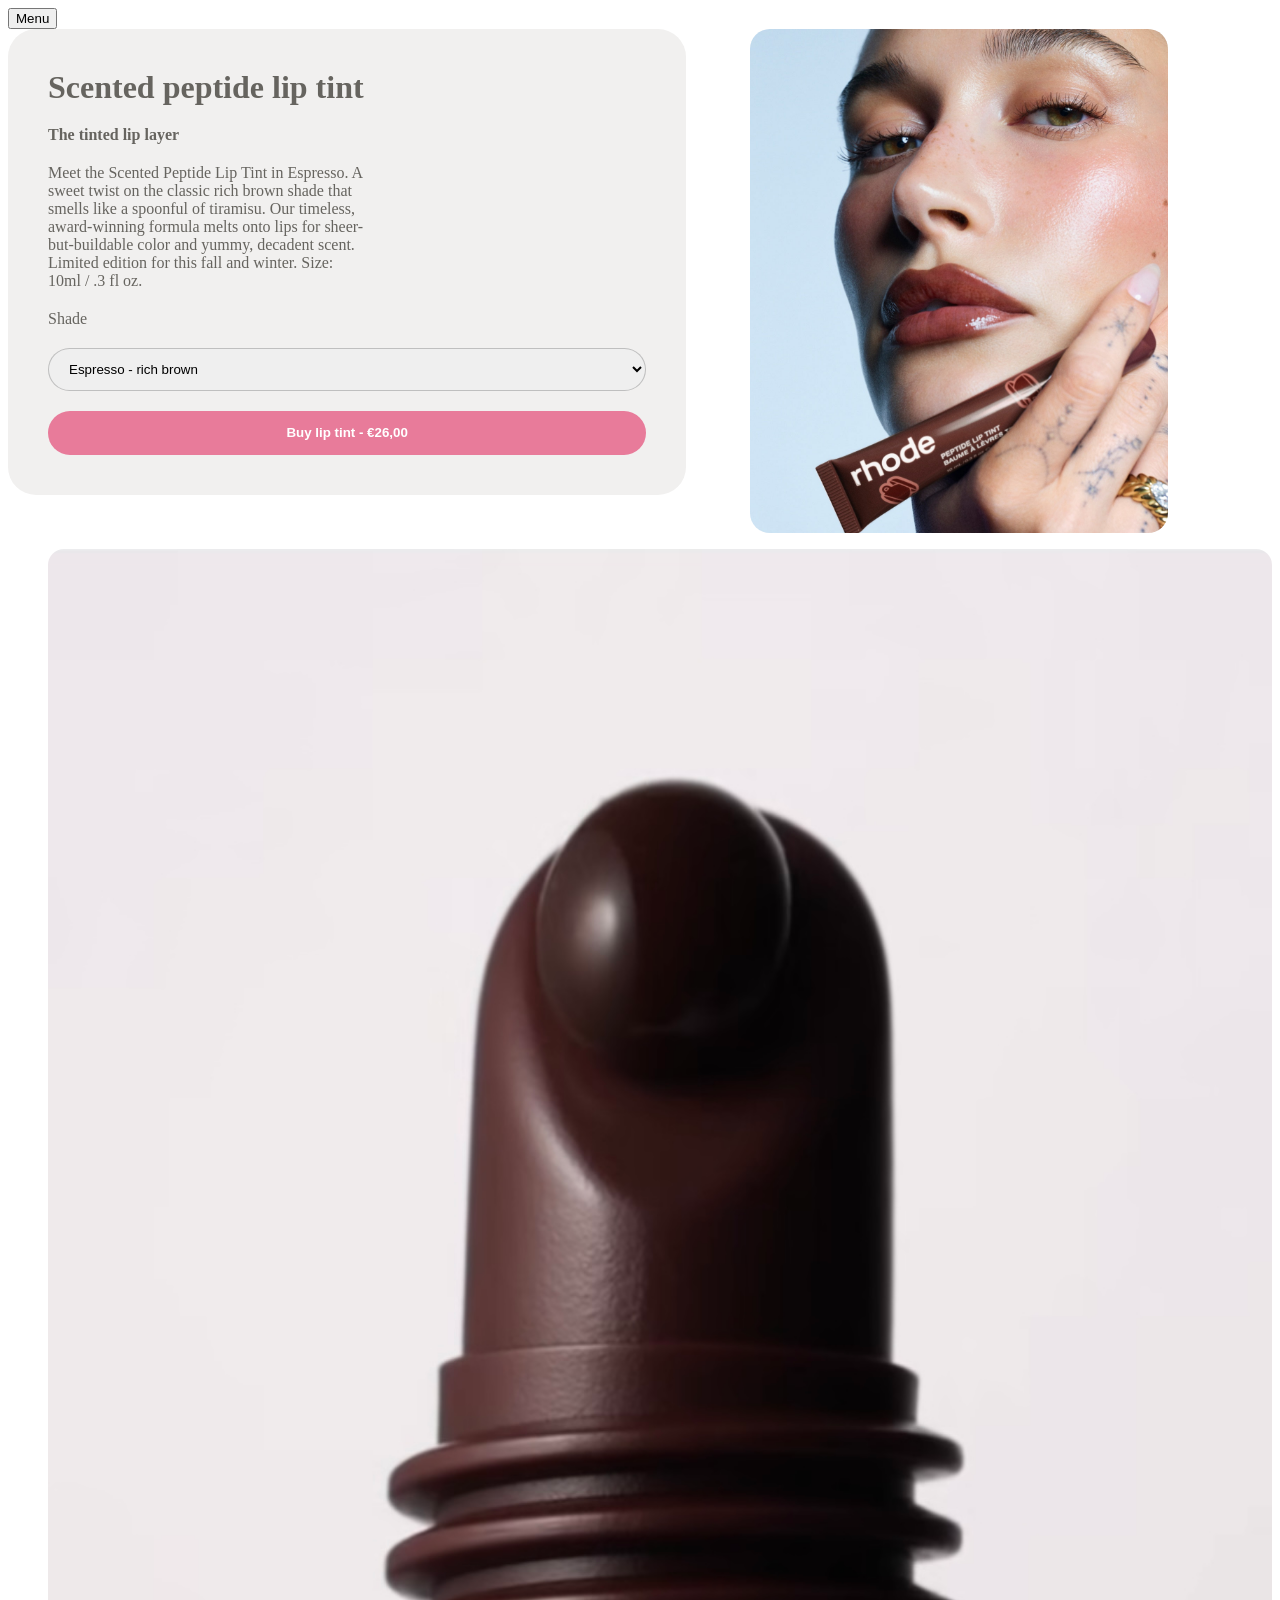
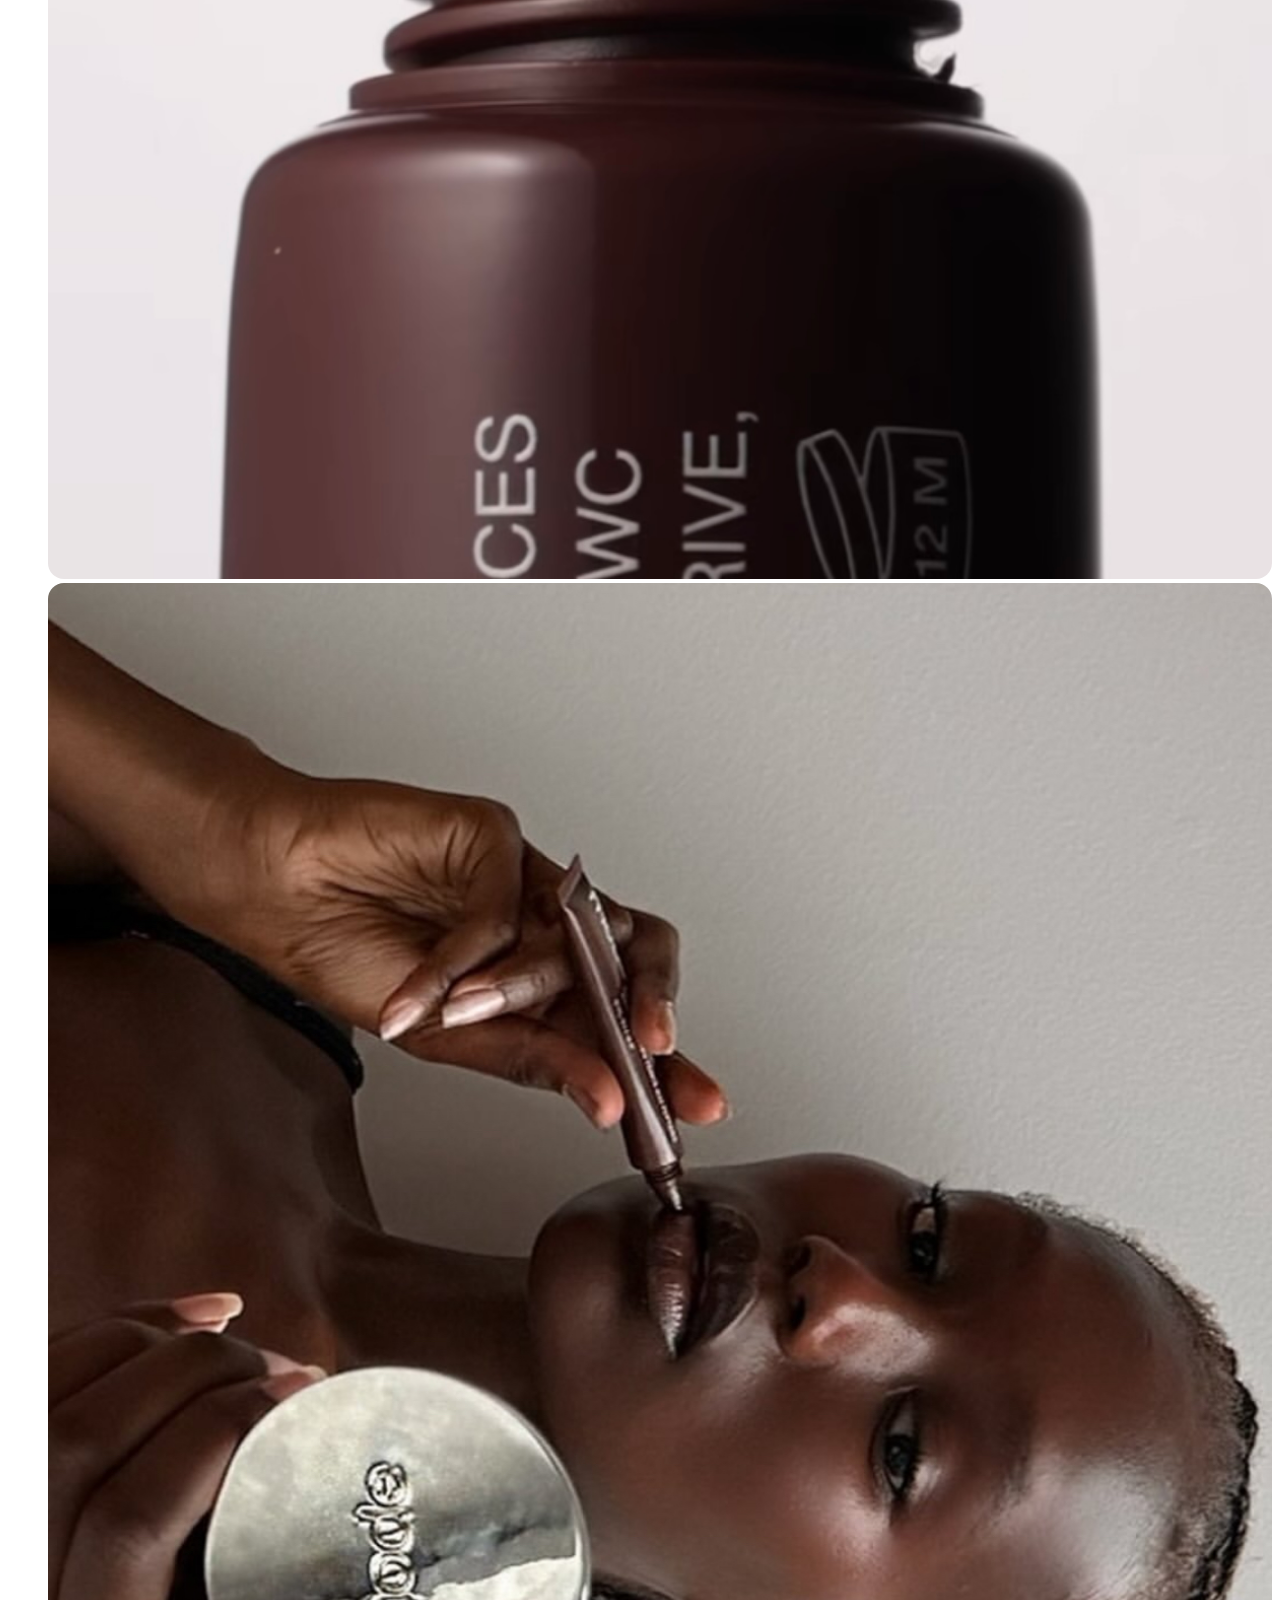
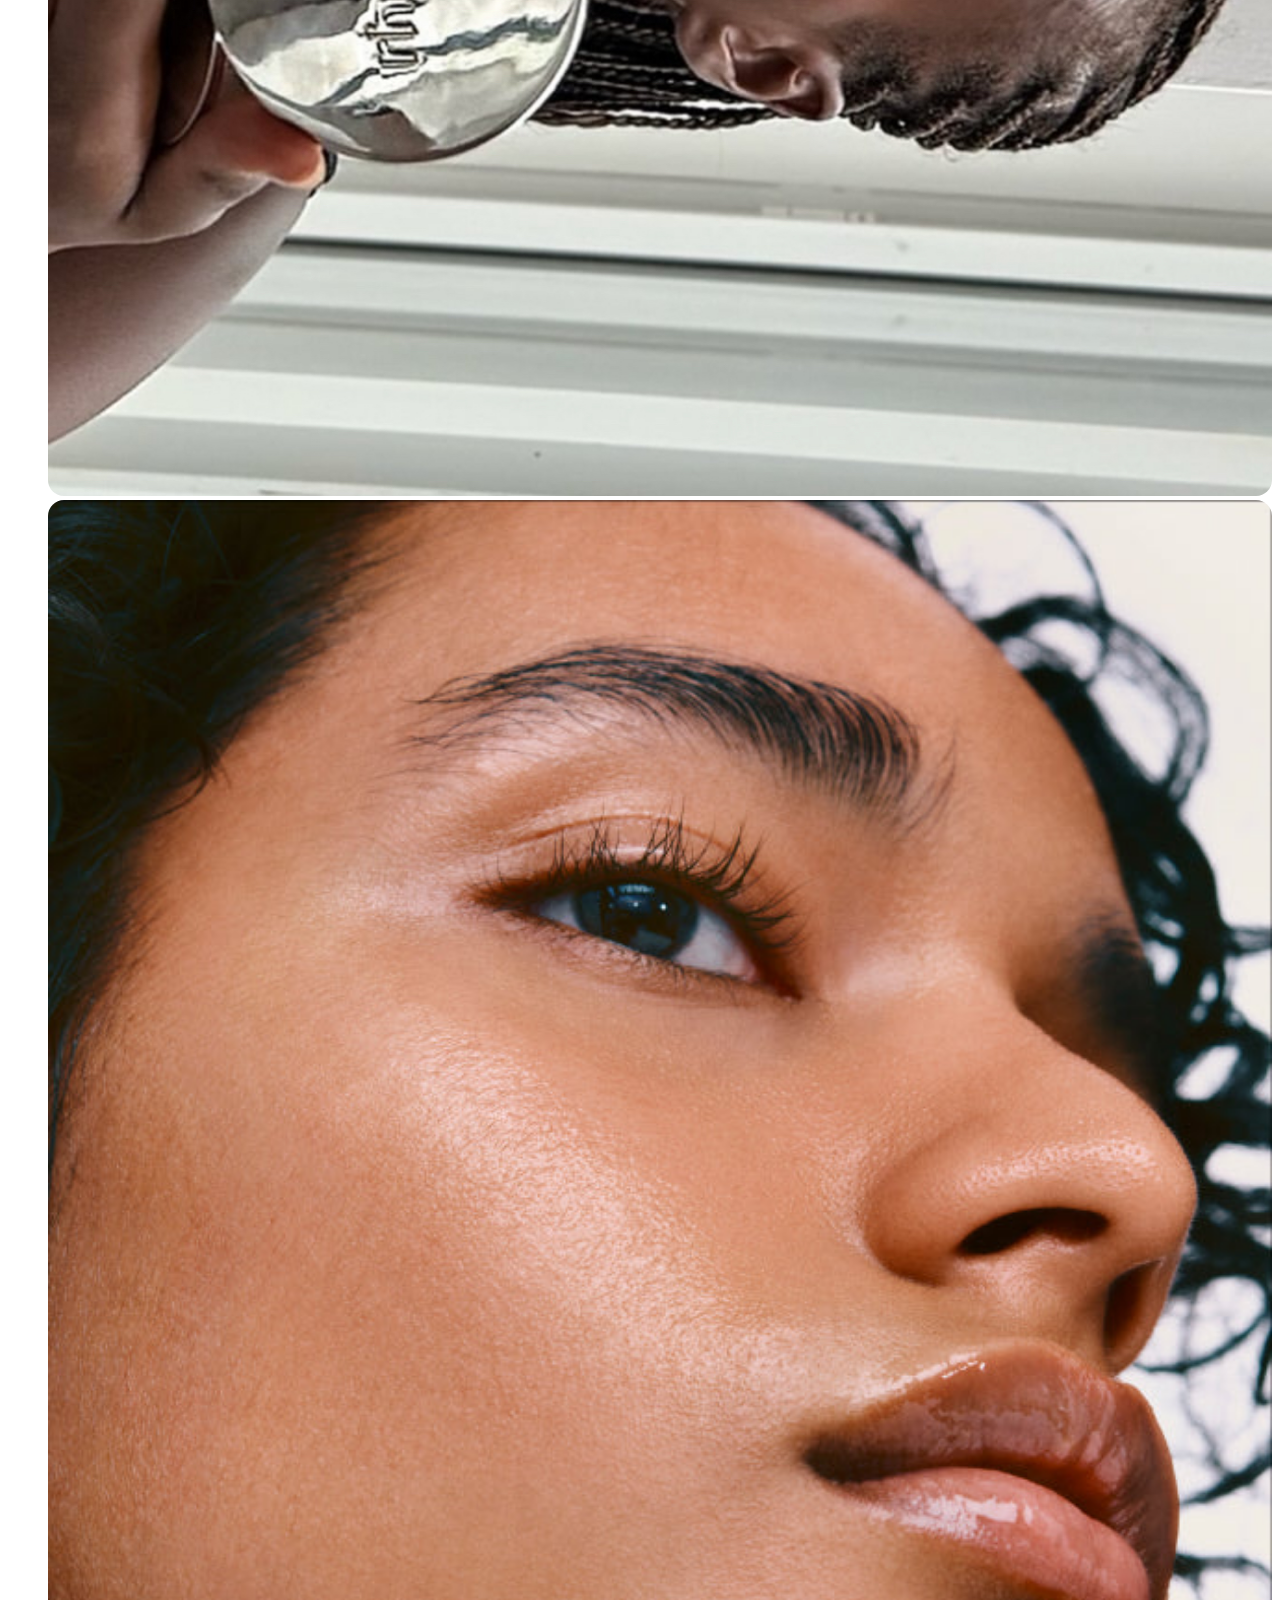
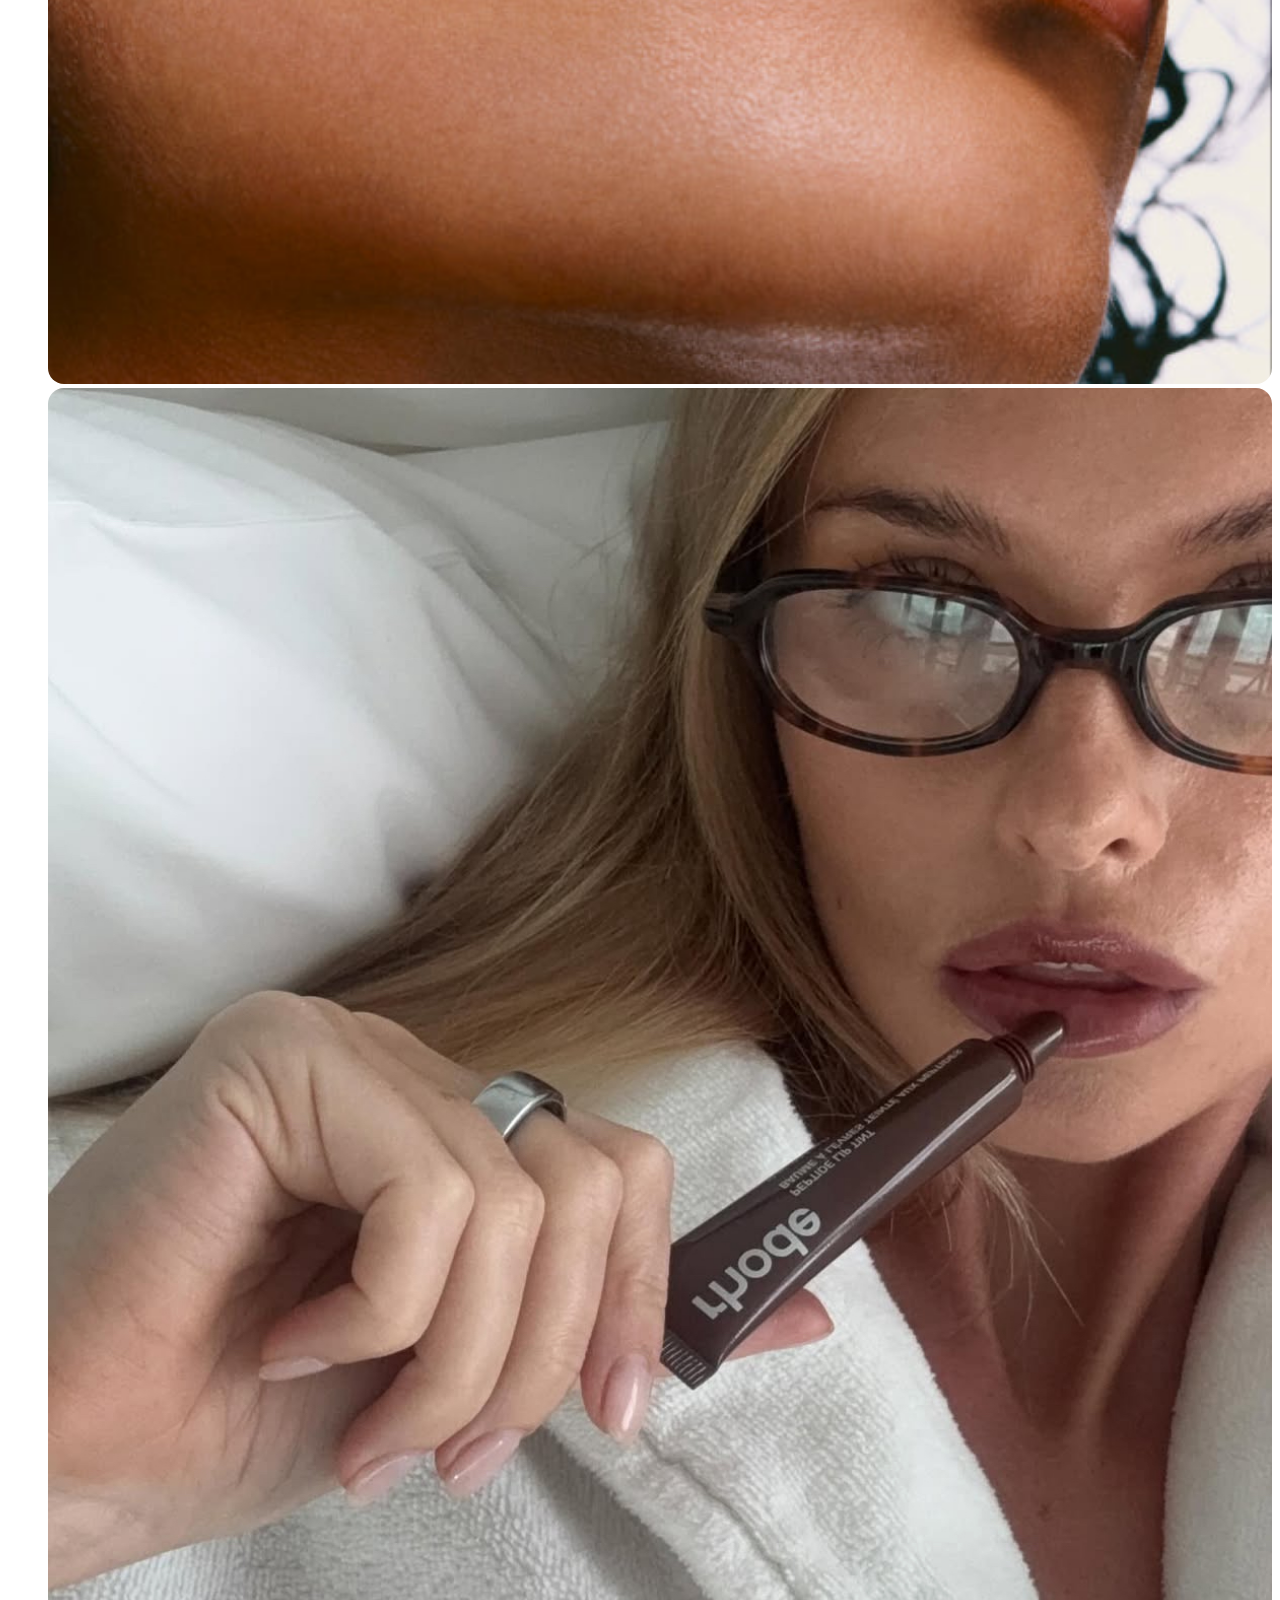
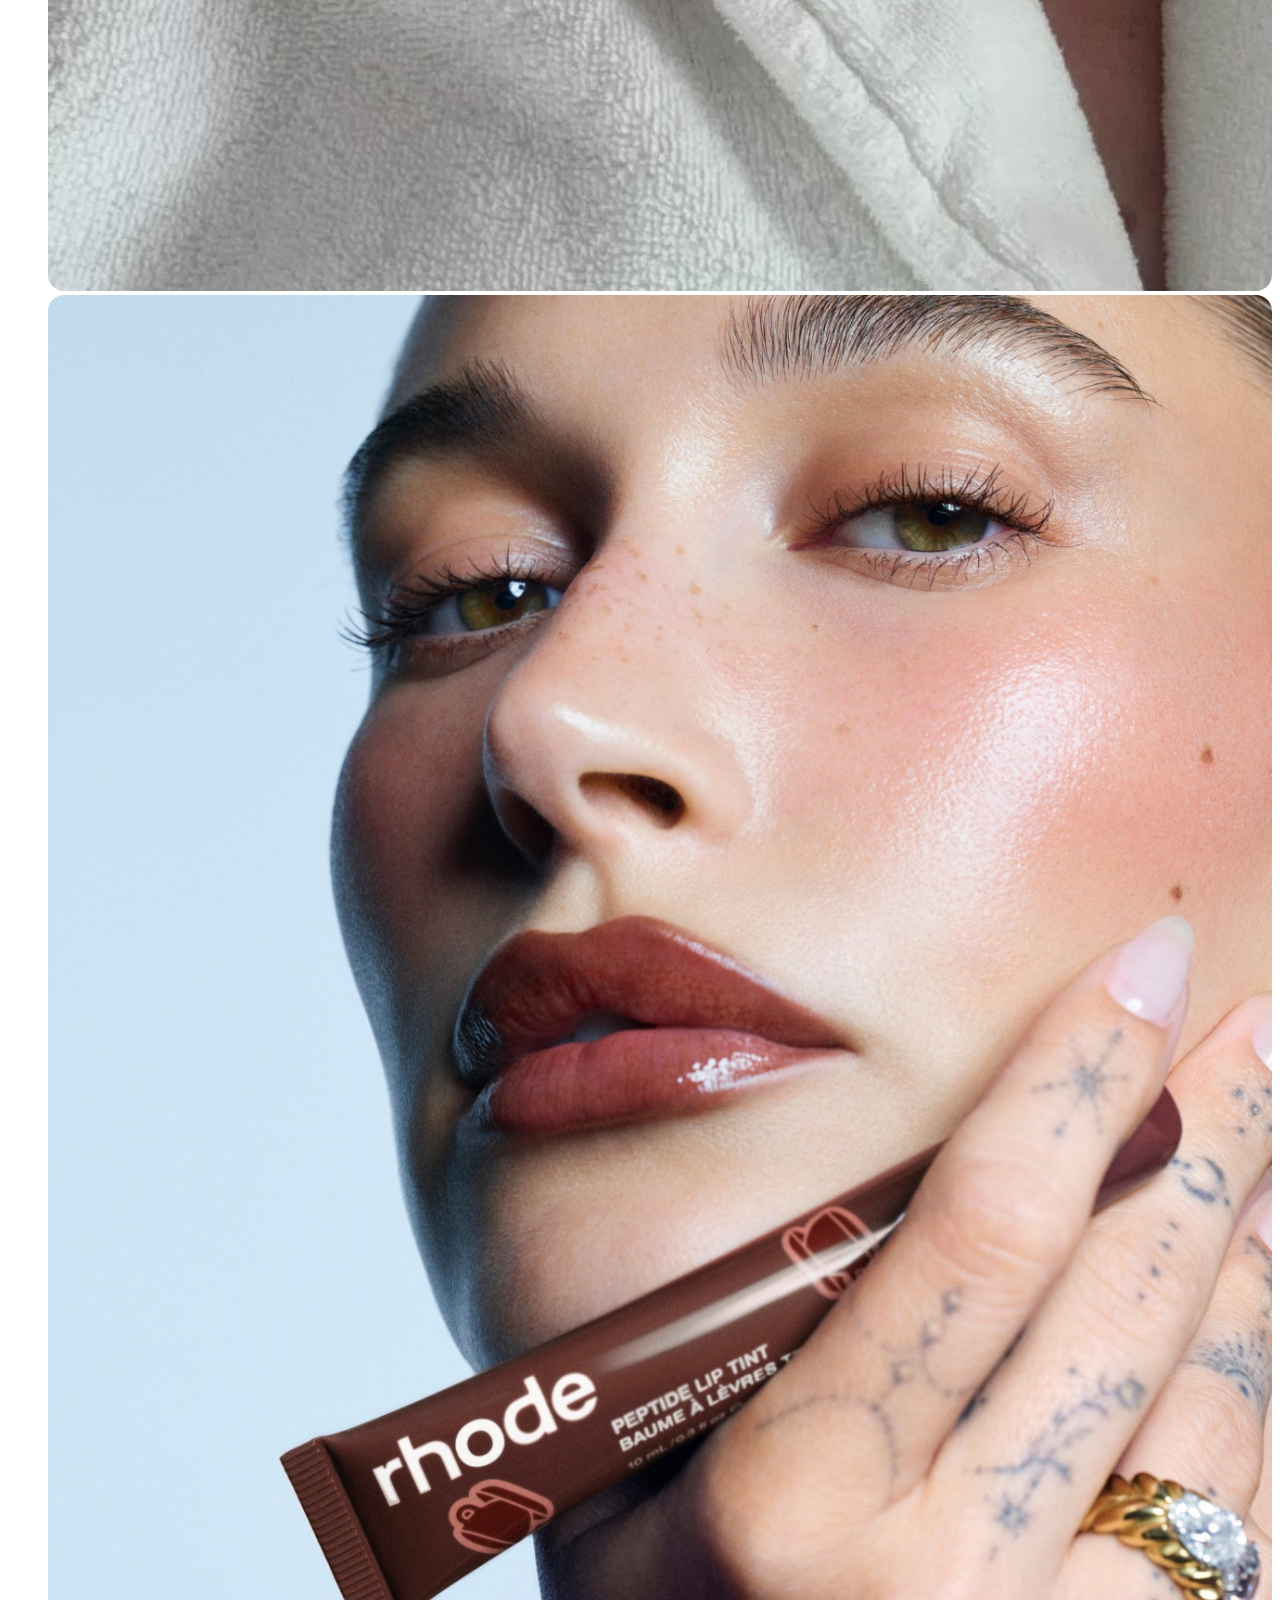
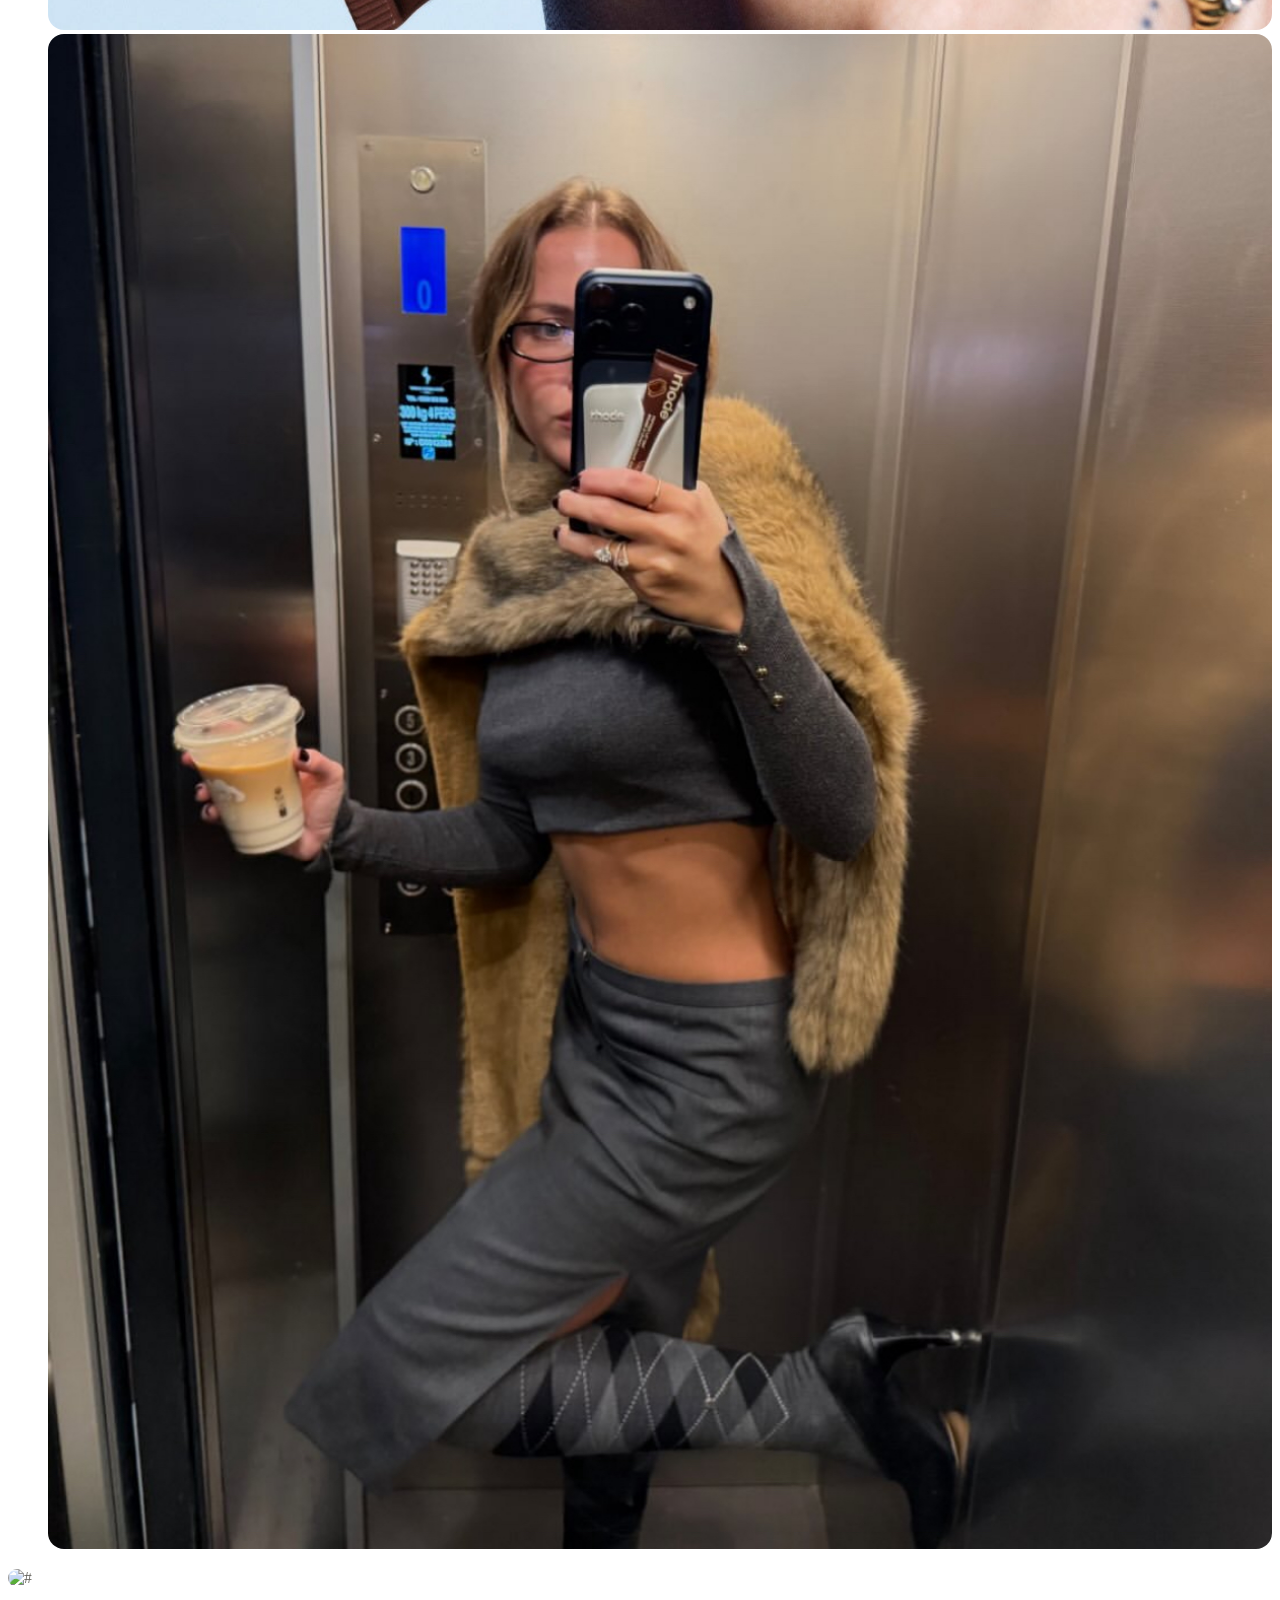
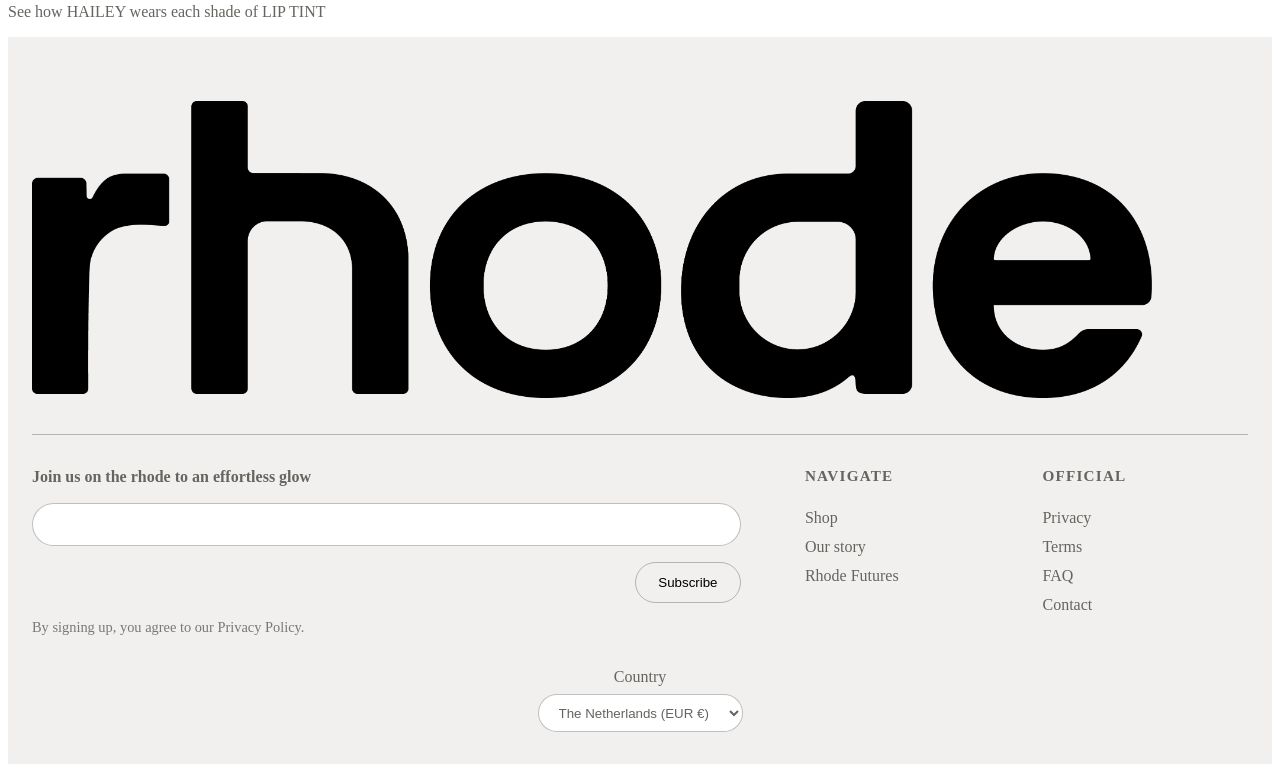
==== commit df625049: "Add files via upload" ====
--- a/products.html
+++ b/products.html
@@ -72,32 +72,11 @@
         </section>
 
         <section>
-            <h2>Nourishing GLAZE with a hint of TINT + SCENT.</h2>
-            <p>FEELS LIKE: Rich, velvetly gloss, that melts onto lips</p>
-            <p>SMELLS LIKE: A spoonful of tiramisu</p>
-            <p>LOOKS LIKE: A glossy wash of rich brown</p>
-            <p>FYI: Cruelty free - Vegan - Dermatologist-Tested</p>
-            <img src="images/10-tiramisu.jpg" alt="Lip tint in Espresso with tiramisu">
+            <img src="images/11-haileyswatching.png" alt="#">
+            <p>See how HAILEY wears each shade of LIP TINT</p>
         </section>
 
-        <section>
-            <video src="images/11-haileyswatching.mov" type="video/mov"></video>
-            <p>See how HAILEY wears each shade of LIP TINT</p>
-            <button>Play</button>
-        </section>
-
-        <!-- Nav kleuren -->
-        <nav>
-            <ul>
-                <h2>Scented peptide lip tint</h2>
-                <!-- Afbeeldingen nog toevoegen -->
-                <li><img src="images/8-colorespresso.png" alt="Espresso lip tint"></li>
-                <li><img src="images/8-colorribbon.png" alt="Ribbon lip tint"></li>
-                <li><img src="images/8-colortoast.png" alt="Toast lip tint"></li>
-                <li><img src="images/8-colorrasp.png" alt="Raspberry Jelly lip tint"></li>
-                <button>Buy lip tint - €26,00</button>
-            </ul>
-        </nav>
+        
     </main>
 
     <footer>
